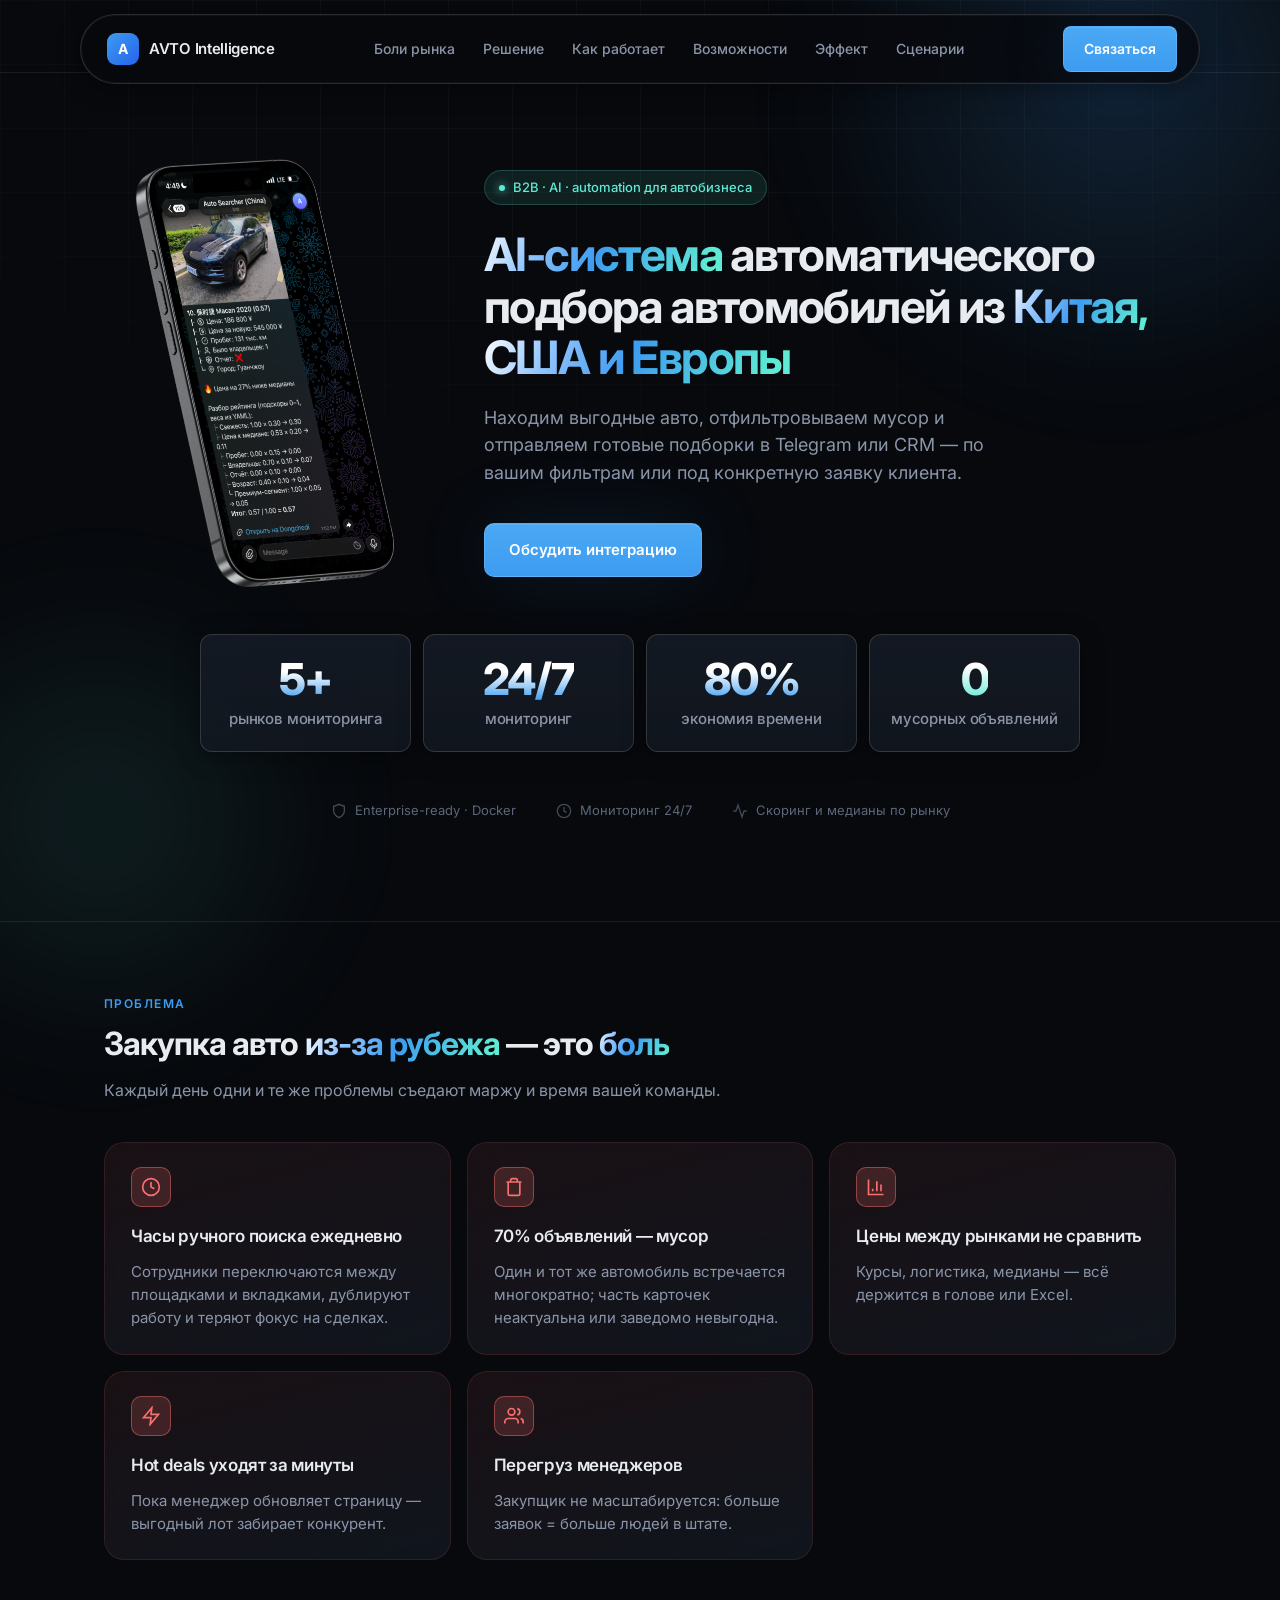
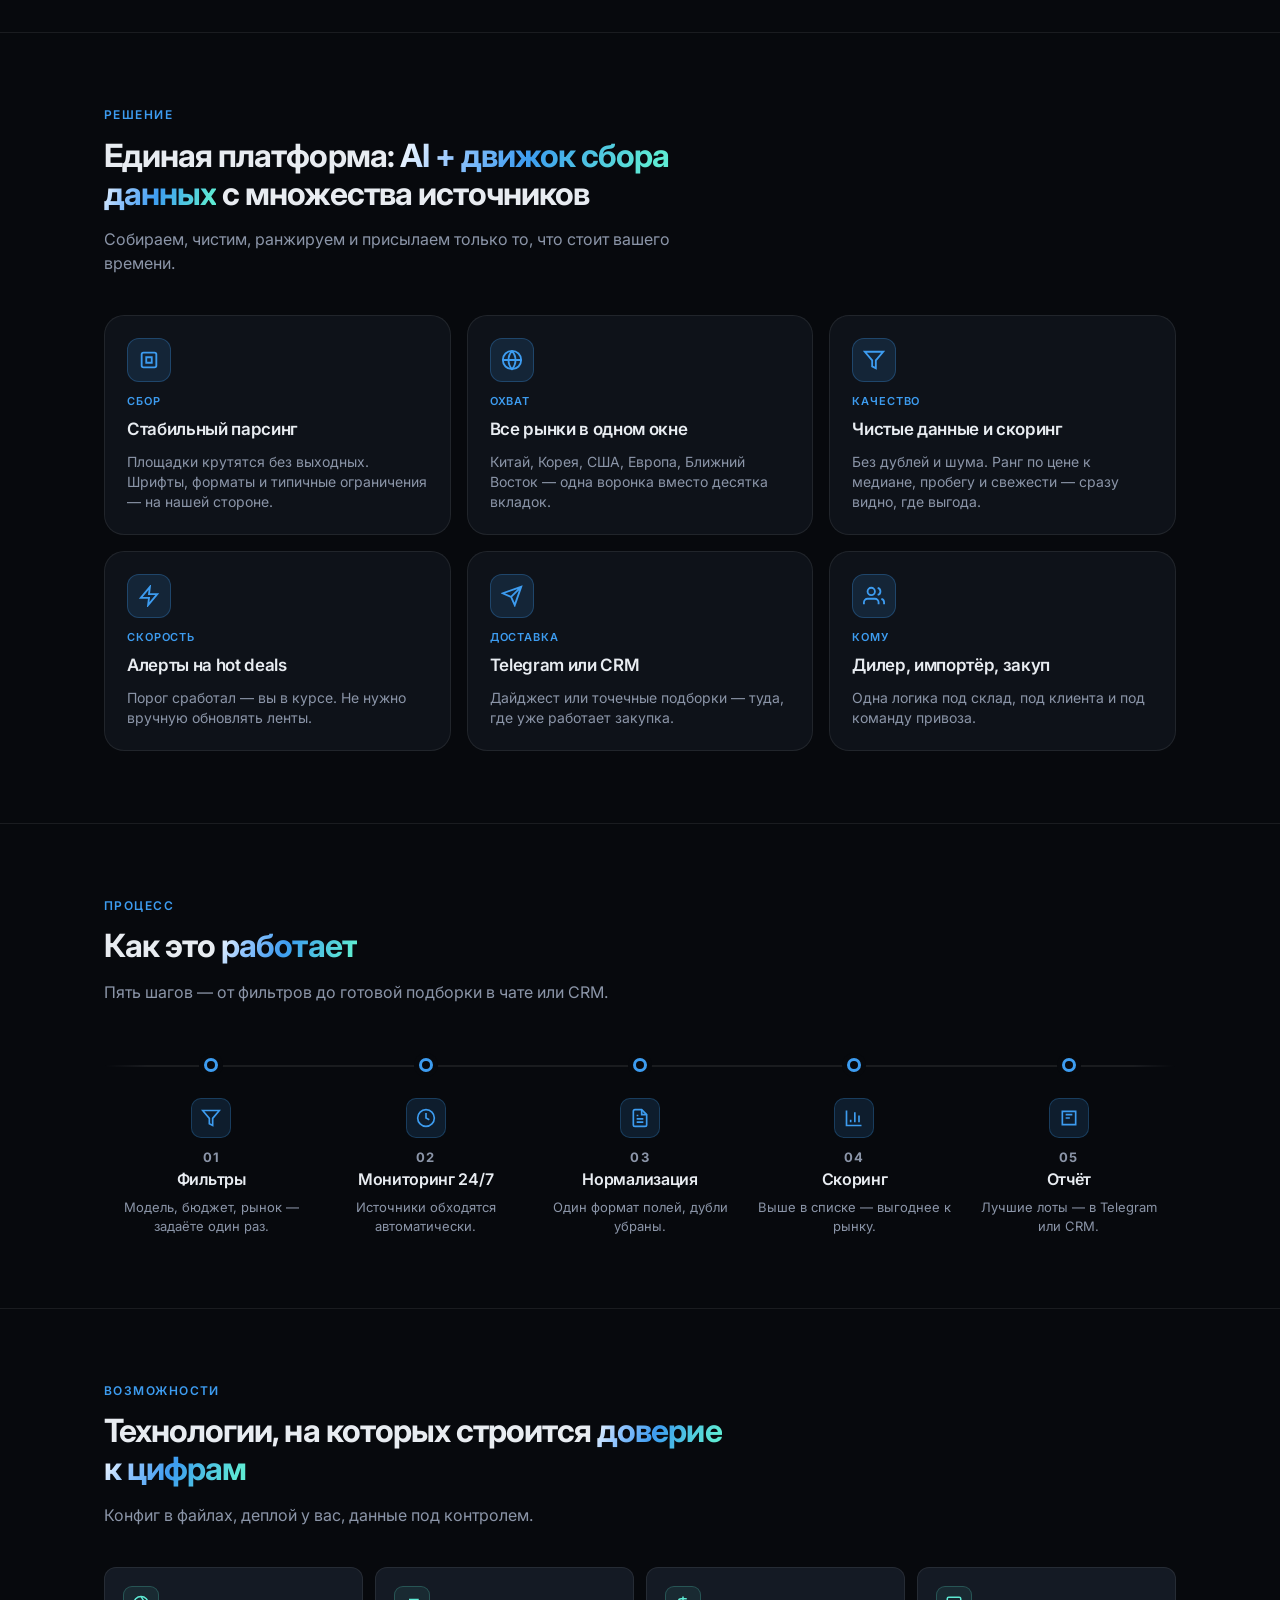
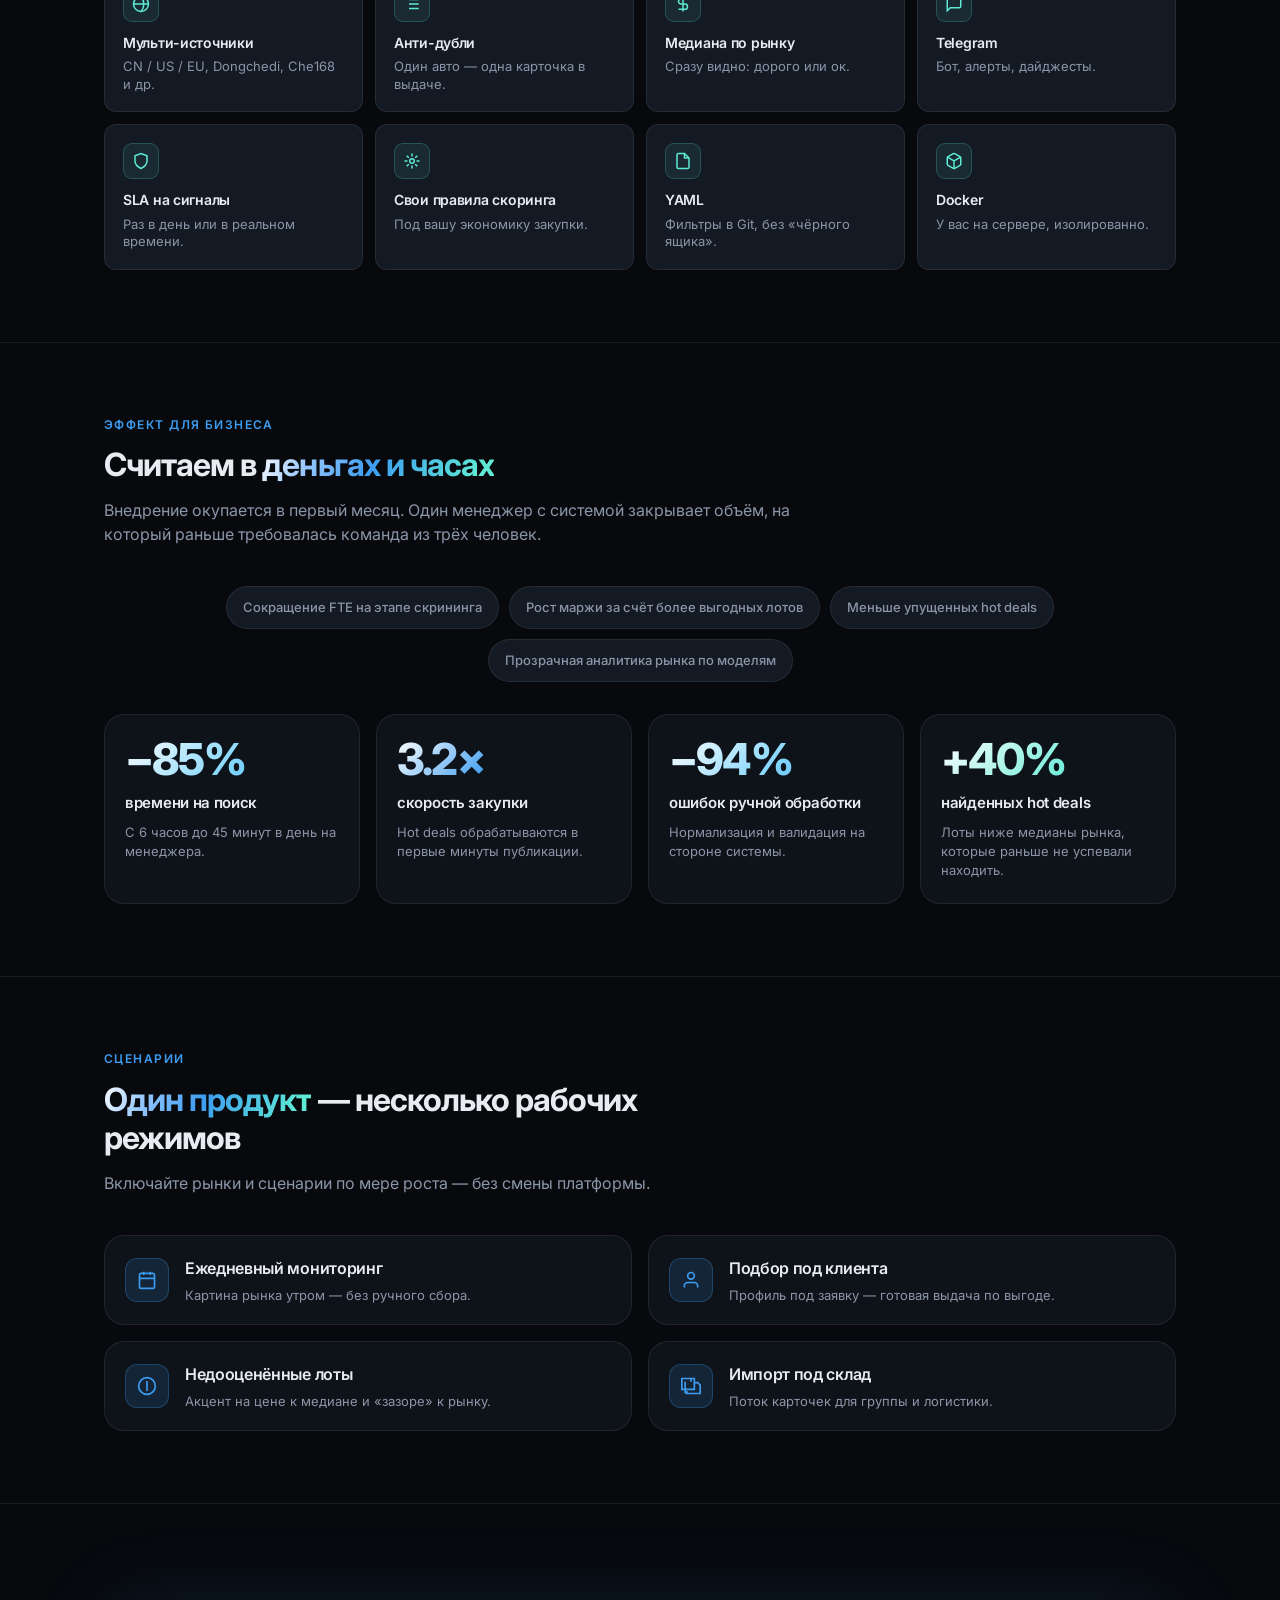
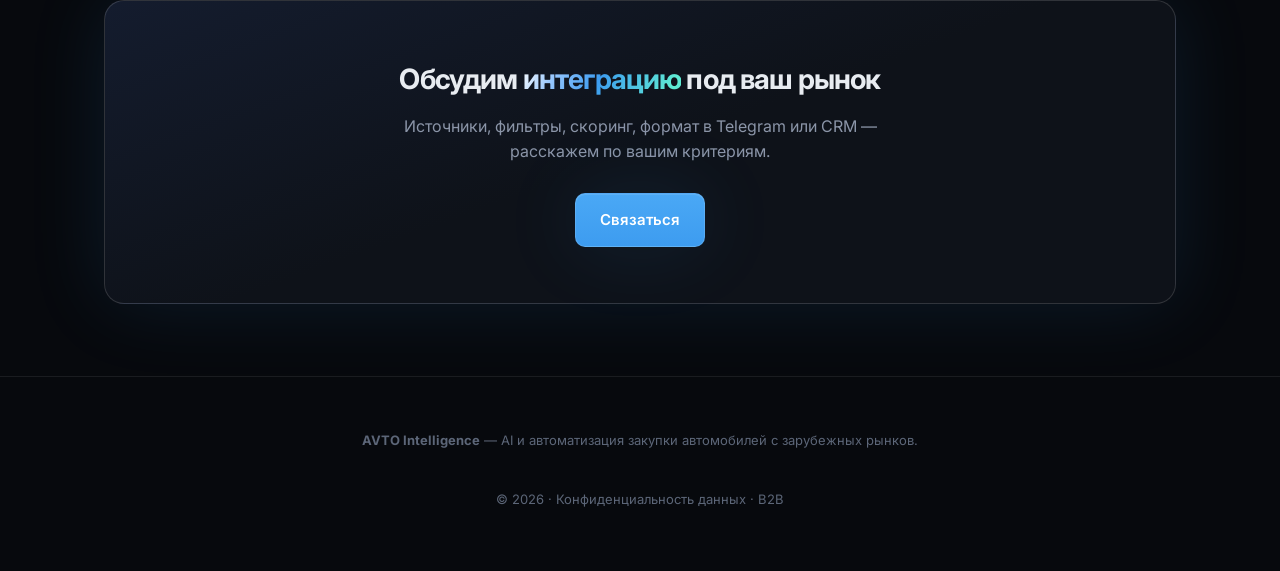
==== index.html @ 128be09e "first commiy" ====
<!DOCTYPE html>
<html lang="ru">
  <head>
    <meta charset="UTF-8" />
    <meta name="viewport" content="width=device-width, initial-scale=1" />
    <meta
      name="description"
      content="AI-система автоматического подбора автомобилей из Китая, США и Европы для дилеров и импортёров. Мониторинг площадок, скоринг выгодности, отчёты в Telegram и CRM."
    />
    <title>AI-подбор автомобилей для дилеров | Мониторинг зарубежных рынков</title>
    <link rel="preconnect" href="https://fonts.googleapis.com" />
    <link rel="preconnect" href="https://fonts.gstatic.com" crossorigin />
    <link
      href="https://fonts.googleapis.com/css2?family=Inter:wght@400;500;600;700;800&display=swap"
      rel="stylesheet"
    />
    <link rel="stylesheet" href="styles.css" />
  </head>
  <body>
    <div class="bg-grid" aria-hidden="true"></div>
    <div class="bg-orb" aria-hidden="true"></div>
    <div class="bg-orb-2" aria-hidden="true"></div>

    <header class="site-nav">
      <div class="inner">
        <a class="brand" href="#top" aria-label="На главную">
          <span class="brand-mark">A</span>
          AVTO Intelligence
        </a>
        <nav class="nav-links" aria-label="Основная навигация">
          <a href="#problem">Боли рынка</a>
          <a href="#solution">Решение</a>
          <a href="#how">Как работает</a>
          <a href="#features">Возможности</a>
          <a href="#roi">Эффект</a>
          <a href="#cases">Сценарии</a>
        </nav>
        <div class="nav-cta">
          <a class="btn btn-primary" href="https://t.me/taiakin" target="_blank" rel="noopener noreferrer">Связаться</a>
        </div>
      </div>
    </header>

    <main id="top">
      <section class="hero">
        <div class="wrap">
          <div class="hero-layout">
            <div class="hero-text">
              <div class="pill">
                <span class="pill-dot" aria-hidden="true"></span>
                B2B · AI · automation для автобизнеса
              </div>
              <h1>
                <span class="title-grad">AI-система</span> автоматического подбора автомобилей из
                <span class="title-grad">Китая, США и Европы</span>
              </h1>
              <p class="hero-lead">
                Находим выгодные авто, отфильтровываем мусор и отправляем готовые подборки в Telegram или CRM — по вашим
                фильтрам или под конкретную заявку клиента.
              </p>
              <div class="hero-cta">
                <a
                  class="btn btn-primary btn-lg"
                  href="https://t.me/taiakin"
                  target="_blank"
                  rel="noopener noreferrer"
                  >Обсудить интеграцию</a
                >
              </div>
            </div>
            <figure class="hero-figure">
              <img
                src="img/telegram-demo.png"
                width="638"
                height="912"
                alt="Пример карточки автомобиля в Telegram: цена, пробег, владельцы, сравнение с медианой и разбор скоринга"
                loading="eager"
                decoding="async"
              />
            </figure>
          </div>
          <div class="hero-stats" aria-label="Ключевые показатели">
            <div class="hero-stat">
              <span class="hero-stat-value">5+</span>
              <span class="hero-stat-label">рынков мониторинга</span>
            </div>
            <div class="hero-stat">
              <span class="hero-stat-value">24/7</span>
              <span class="hero-stat-label">мониторинг</span>
            </div>
            <div class="hero-stat">
              <span class="hero-stat-value">80%</span>
              <span class="hero-stat-label">экономия времени</span>
            </div>
            <div class="hero-stat">
              <span class="hero-stat-value">0</span>
              <span class="hero-stat-label">мусорных объявлений</span>
            </div>
          </div>
          <div class="hero-meta">
            <span>
              <svg width="16" height="16" viewBox="0 0 24 24" fill="none" stroke="currentColor" stroke-width="2">
                <path d="M12 22s8-4 8-10V5l-8-3-8 3v7c0 6 8 10 8 10z" />
              </svg>
              Enterprise-ready · Docker
            </span>
            <span>
              <svg width="16" height="16" viewBox="0 0 24 24" fill="none" stroke="currentColor" stroke-width="2">
                <circle cx="12" cy="12" r="10" />
                <path d="M12 6v6l4 2" />
              </svg>
              Мониторинг 24/7
            </span>
            <span>
              <svg width="16" height="16" viewBox="0 0 24 24" fill="none" stroke="currentColor" stroke-width="2">
                <path d="M22 12h-4l-3 9L9 3l-3 9H2" />
              </svg>
              Скоринг и медианы по рынку
            </span>
          </div>
        </div>
      </section>

      <section id="problem">
        <div class="wrap">
          <div class="section-head">
            <p class="section-kicker">Проблема</p>
            <h2 class="section-title">Закупка авто <span class="title-grad">из-за рубежа</span> — это <span class="title-grad">боль</span></h2>
            <p class="section-desc">
              Каждый день одни и те же проблемы съедают маржу и время вашей команды.
            </p>
          </div>
          <div class="grid-problem">
            <article class="card card-problem">
              <div class="card-icon" aria-hidden="true">
                <svg width="20" height="20" viewBox="0 0 24 24" fill="none" stroke="currentColor" stroke-width="2">
                  <circle cx="12" cy="12" r="10" />
                  <path d="M12 6v6l4 2" />
                </svg>
              </div>
              <h3>Часы ручного поиска ежедневно</h3>
              <p>Сотрудники переключаются между площадками и вкладками, дублируют работу и теряют фокус на сделках.</p>
            </article>
            <article class="card card-problem">
              <div class="card-icon" aria-hidden="true">
                <svg width="20" height="20" viewBox="0 0 24 24" fill="none" stroke="currentColor" stroke-width="2">
                  <path d="M3 6h18M19 6v14a2 2 0 0 1-2 2H7a2 2 0 0 1-2-2V6M8 6V4a2 2 0 0 1 2-2h4a2 2 0 0 1 2 2v2" />
                </svg>
              </div>
              <h3>70% объявлений — мусор</h3>
              <p>Один и тот же автомобиль встречается многократно; часть карточек неактуальна или заведомо невыгодна.</p>
            </article>
            <article class="card card-problem">
              <div class="card-icon" aria-hidden="true">
                <svg width="20" height="20" viewBox="0 0 24 24" fill="none" stroke="currentColor" stroke-width="2">
                  <path d="M3 3v18h18" />
                  <path d="M18 17V9M13 17V5M8 17v-3" />
                </svg>
              </div>
              <h3>Цены между рынками не сравнить</h3>
              <p>Курсы, логистика, медианы — всё держится в голове или Excel.</p>
            </article>
            <article class="card card-problem">
              <div class="card-icon" aria-hidden="true">
                <svg width="20" height="20" viewBox="0 0 24 24" fill="none" stroke="currentColor" stroke-width="2">
                  <path d="M13 2L3 14h9l-1 8 10-12h-9l1-8z" />
                </svg>
              </div>
              <h3>Hot deals уходят за минуты</h3>
              <p>Пока менеджер обновляет страницу — выгодный лот забирает конкурент.</p>
            </article>
            <article class="card card-problem">
              <div class="card-icon" aria-hidden="true">
                <svg width="20" height="20" viewBox="0 0 24 24" fill="none" stroke="currentColor" stroke-width="2">
                  <path d="M17 21v-2a4 4 0 0 0-4-4H5a4 4 0 0 0-4 4v2" />
                  <circle cx="9" cy="7" r="4" />
                  <path d="M23 21v-2a4 4 0 0 0-3-3.87M16 3.13a4 4 0 0 1 0 7.75" />
                </svg>
              </div>
              <h3>Перегруз менеджеров</h3>
              <p>
                Закупщик не масштабируется: больше заявок = больше людей в штате.
              </p>
            </article>
          </div>
        </div>
      </section>

      <section id="solution">
        <div class="wrap">
          <div class="section-head">
            <p class="section-kicker">Решение</p>
            <h2 class="section-title">
              Единая платформа: <span class="title-grad">AI + движок сбора данных</span> с множества источников
            </h2>
            <p class="section-desc">Собираем, чистим, ранжируем и присылаем только то, что стоит вашего времени.</p>
          </div>
          <div class="solution-grid">
            <article class="solution-card">
              <div class="solution-icon" aria-hidden="true">
                <svg width="22" height="22" viewBox="0 0 24 24" fill="none" stroke="currentColor" stroke-width="2">
                  <rect x="4" y="4" width="16" height="16" rx="2" />
                  <path d="M9 9h6v6H9z" />
                </svg>
              </div>
              <p class="tag">Сбор</p>
              <h3>Стабильный парсинг</h3>
              <p>Площадки крутятся без выходных. Шрифты, форматы и типичные ограничения — на нашей стороне.</p>
            </article>
            <article class="solution-card">
              <div class="solution-icon" aria-hidden="true">
                <svg width="22" height="22" viewBox="0 0 24 24" fill="none" stroke="currentColor" stroke-width="2">
                  <circle cx="12" cy="12" r="10" />
                  <path d="M2 12h20M12 2a15 15 0 0 1 0 20 15 15 0 0 1 0-20" />
                </svg>
              </div>
              <p class="tag">Охват</p>
              <h3>Все рынки в одном окне</h3>
              <p>Китай, Корея, США, Европа, Ближний Восток — одна воронка вместо десятка вкладок.</p>
            </article>
            <article class="solution-card">
              <div class="solution-icon" aria-hidden="true">
                <svg width="22" height="22" viewBox="0 0 24 24" fill="none" stroke="currentColor" stroke-width="2">
                  <polygon points="22 3 2 3 10 12.46 10 19 14 21 14 12.46 22 3" />
                </svg>
              </div>
              <p class="tag">Качество</p>
              <h3>Чистые данные и скоринг</h3>
              <p>Без дублей и шума. Ранг по цене к медиане, пробегу и свежести — сразу видно, где выгода.</p>
            </article>
            <article class="solution-card">
              <div class="solution-icon" aria-hidden="true">
                <svg width="22" height="22" viewBox="0 0 24 24" fill="none" stroke="currentColor" stroke-width="2">
                  <path d="M13 2L3 14h9l-1 8 10-12h-9l1-8z" />
                </svg>
              </div>
              <p class="tag">Скорость</p>
              <h3>Алерты на hot deals</h3>
              <p>Порог сработал — вы в курсе. Не нужно вручную обновлять ленты.</p>
            </article>
            <article class="solution-card">
              <div class="solution-icon" aria-hidden="true">
                <svg width="22" height="22" viewBox="0 0 24 24" fill="none" stroke="currentColor" stroke-width="2">
                  <path d="M22 2L11 13M22 2l-7 20-4-9-9-4 20-7z" />
                </svg>
              </div>
              <p class="tag">Доставка</p>
              <h3>Telegram или CRM</h3>
              <p>Дайджест или точечные подборки — туда, где уже работает закупка.</p>
            </article>
            <article class="solution-card">
              <div class="solution-icon" aria-hidden="true">
                <svg width="22" height="22" viewBox="0 0 24 24" fill="none" stroke="currentColor" stroke-width="2">
                  <path d="M17 21v-2a4 4 0 0 0-4-4H5a4 4 0 0 0-4 4v2" />
                  <circle cx="9" cy="7" r="4" />
                  <path d="M23 21v-2a4 4 0 0 0-3-3.87M16 3.13a4 4 0 0 1 0 7.75" />
                </svg>
              </div>
              <p class="tag">Кому</p>
              <h3>Дилер, импортёр, закуп</h3>
              <p>Одна логика под склад, под клиента и под команду привоза.</p>
            </article>
          </div>
        </div>
      </section>

      <section id="how">
        <div class="wrap">
          <div class="section-head">
            <p class="section-kicker">Процесс</p>
            <h2 class="section-title">Как это <span class="title-grad">работает</span></h2>
            <p class="section-desc">Пять шагов — от фильтров до готовой подборки в чате или CRM.</p>
          </div>
          <div class="process-timeline" role="list">
            <article class="timeline-step" role="listitem">
              <div class="timeline-rail" aria-hidden="true">
                <span class="timeline-dot"></span>
              </div>
              <div class="timeline-body">
                <div class="timeline-icon">
                  <svg width="20" height="20" viewBox="0 0 24 24" fill="none" stroke="currentColor" stroke-width="2">
                    <polygon points="22 3 2 3 10 12.46 10 19 14 21 14 12.46 22 3" />
                  </svg>
                </div>
                <p class="timeline-num">01</p>
                <h3>Фильтры</h3>
                <p>Модель, бюджет, рынок — задаёте один раз.</p>
              </div>
            </article>
            <article class="timeline-step" role="listitem">
              <div class="timeline-rail" aria-hidden="true">
                <span class="timeline-dot"></span>
              </div>
              <div class="timeline-body">
                <div class="timeline-icon">
                  <svg width="20" height="20" viewBox="0 0 24 24" fill="none" stroke="currentColor" stroke-width="2">
                    <circle cx="12" cy="12" r="10" />
                    <path d="M12 6v6l4 2" />
                  </svg>
                </div>
                <p class="timeline-num">02</p>
                <h3>Мониторинг 24/7</h3>
                <p>Источники обходятся автоматически.</p>
              </div>
            </article>
            <article class="timeline-step" role="listitem">
              <div class="timeline-rail" aria-hidden="true">
                <span class="timeline-dot"></span>
              </div>
              <div class="timeline-body">
                <div class="timeline-icon">
                  <svg width="20" height="20" viewBox="0 0 24 24" fill="none" stroke="currentColor" stroke-width="2">
                    <path d="M14 2H6a2 2 0 0 0-2 2v16a2 2 0 0 0 2 2h12a2 2 0 0 0 2-2V8z" />
                    <path d="M14 2v6h6M16 13H8M16 17H8M10 9H8" />
                  </svg>
                </div>
                <p class="timeline-num">03</p>
                <h3>Нормализация</h3>
                <p>Один формат полей, дубли убраны.</p>
              </div>
            </article>
            <article class="timeline-step" role="listitem">
              <div class="timeline-rail" aria-hidden="true">
                <span class="timeline-dot"></span>
              </div>
              <div class="timeline-body">
                <div class="timeline-icon">
                  <svg width="20" height="20" viewBox="0 0 24 24" fill="none" stroke="currentColor" stroke-width="2">
                    <path d="M3 3v18h18" />
                    <path d="M18 17V9M13 17V5M8 17v-3" />
                  </svg>
                </div>
                <p class="timeline-num">04</p>
                <h3>Скоринг</h3>
                <p>Выше в списке — выгоднее к рынку.</p>
              </div>
            </article>
            <article class="timeline-step" role="listitem">
              <div class="timeline-rail" aria-hidden="true">
                <span class="timeline-dot"></span>
              </div>
              <div class="timeline-body">
                <div class="timeline-icon">
                  <svg width="20" height="20" viewBox="0 0 24 24" fill="none" stroke="currentColor" stroke-width="2">
                    <path d="M4 4h16v16H4zM8 8h8M8 12h5" />
                  </svg>
                </div>
                <p class="timeline-num">05</p>
                <h3>Отчёт</h3>
                <p>Лучшие лоты — в Telegram или CRM.</p>
              </div>
            </article>
          </div>
        </div>
      </section>

      <section id="features">
        <div class="wrap">
          <div class="section-head">
            <p class="section-kicker">Возможности</p>
            <h2 class="section-title">Технологии, на которых строится <span class="title-grad">доверие к цифрам</span></h2>
            <p class="section-desc">Конфиг в файлах, деплой у вас, данные под контролем.</p>
          </div>
          <div class="features">
            <div class="feature">
              <div class="feature-icon" aria-hidden="true">
                <svg width="18" height="18" viewBox="0 0 24 24" fill="none" stroke="currentColor" stroke-width="2">
                  <circle cx="12" cy="12" r="10" />
                  <path d="M2 12h20M12 2a15 15 0 0 1 0 20" />
                </svg>
              </div>
              <h3>Мульти-источники</h3>
              <p>CN / US / EU, Dongchedi, Che168 и др.</p>
            </div>
            <div class="feature">
              <div class="feature-icon" aria-hidden="true">
                <svg width="18" height="18" viewBox="0 0 24 24" fill="none" stroke="currentColor" stroke-width="2">
                  <path d="M8 6h13M8 12h13M8 18h13M3 6h.01M3 12h.01M3 18h.01" />
                </svg>
              </div>
              <h3>Анти-дубли</h3>
              <p>Один авто — одна карточка в выдаче.</p>
            </div>
            <div class="feature">
              <div class="feature-icon" aria-hidden="true">
                <svg width="18" height="18" viewBox="0 0 24 24" fill="none" stroke="currentColor" stroke-width="2">
                  <path d="M12 2v20M17 5H9.5a3.5 3.5 0 0 0 0 7h5a3.5 3.5 0 0 1 0 7H6" />
                </svg>
              </div>
              <h3>Медиана по рынку</h3>
              <p>Сразу видно: дорого или ок.</p>
            </div>
            <div class="feature">
              <div class="feature-icon" aria-hidden="true">
                <svg width="18" height="18" viewBox="0 0 24 24" fill="none" stroke="currentColor" stroke-width="2">
                  <path d="M21 15a2 2 0 0 1-2 2H7l-4 4V5a2 2 0 0 1 2-2h14a2 2 0 0 1 2 2z" />
                </svg>
              </div>
              <h3>Telegram</h3>
              <p>Бот, алерты, дайджесты.</p>
            </div>
            <div class="feature">
              <div class="feature-icon" aria-hidden="true">
                <svg width="18" height="18" viewBox="0 0 24 24" fill="none" stroke="currentColor" stroke-width="2">
                  <path d="M12 22s8-4 8-10V5l-8-3-8 3v7c0 6 8 10 8 10z" />
                </svg>
              </div>
              <h3>SLA на сигналы</h3>
              <p>Раз в день или в реальном времени.</p>
            </div>
            <div class="feature">
              <div class="feature-icon" aria-hidden="true">
                <svg width="18" height="18" viewBox="0 0 24 24" fill="none" stroke="currentColor" stroke-width="2">
                  <path d="M12 2v4M12 18v4M4.93 4.93l2.83 2.83M16.24 16.24l2.83 2.83M2 12h4M18 12h4M4.93 19.07l2.83-2.83M16.24 7.76l2.83-2.83" />
                  <circle cx="12" cy="12" r="3" />
                </svg>
              </div>
              <h3>Свои правила скоринга</h3>
              <p>Под вашу экономику закупки.</p>
            </div>
            <div class="feature">
              <div class="feature-icon" aria-hidden="true">
                <svg width="18" height="18" viewBox="0 0 24 24" fill="none" stroke="currentColor" stroke-width="2">
                  <path d="M14 2H6a2 2 0 0 0-2 2v16a2 2 0 0 0 2 2h12a2 2 0 0 0 2-2V8z" />
                  <path d="M14 2v6h6" />
                </svg>
              </div>
              <h3>YAML</h3>
              <p>Фильтры в Git, без «чёрного ящика».</p>
            </div>
            <div class="feature">
              <div class="feature-icon" aria-hidden="true">
                <svg width="18" height="18" viewBox="0 0 24 24" fill="none" stroke="currentColor" stroke-width="2">
                  <path d="M21 16V8a2 2 0 0 0-1-1.73l-7-4a2 2 0 0 0-2 0l-7 4A2 2 0 0 0 3 8v8a2 2 0 0 0 1 1.73l7 4a2 2 0 0 0 2 0l7-4A2 2 0 0 0 21 16z" />
                  <path d="M3.27 6.96L12 12.01l8.73-5.05M12 22.08V12" />
                </svg>
              </div>
              <h3>Docker</h3>
              <p>У вас на сервере, изолированно.</p>
            </div>
          </div>
        </div>
      </section>

      <section id="roi">
        <div class="wrap">
          <div class="section-head roi-intro">
            <p class="section-kicker">Эффект для бизнеса</p>
            <h2 class="section-title">Считаем в <span class="title-grad">деньгах и часах</span></h2>
            <p class="section-desc">
              Внедрение окупается в первый месяц. Один менеджер с системой закрывает объём, на который раньше требовалась
              команда из трёх человек.
            </p>
          </div>
          <ul class="roi-pill-list">
            <li>Сокращение FTE на этапе скрининга</li>
            <li>Рост маржи за счёт более выгодных лотов</li>
            <li>Меньше упущенных hot deals</li>
            <li>Прозрачная аналитика рынка по моделям</li>
          </ul>
          <div class="roi-metrics">
            <article class="roi-metric">
              <div class="roi-metric-value" data-tone="cut">−85%</div>
              <p class="roi-metric-title">времени на поиск</p>
              <p class="roi-metric-desc">С 6 часов до 45 минут в день на менеджера.</p>
            </article>
            <article class="roi-metric">
              <div class="roi-metric-value" data-tone="speed">3.2×</div>
              <p class="roi-metric-title">скорость закупки</p>
              <p class="roi-metric-desc">Hot deals обрабатываются в первые минуты публикации.</p>
            </article>
            <article class="roi-metric">
              <div class="roi-metric-value" data-tone="cut">−94%</div>
              <p class="roi-metric-title">ошибок ручной обработки</p>
              <p class="roi-metric-desc">Нормализация и валидация на стороне системы.</p>
            </article>
            <article class="roi-metric">
              <div class="roi-metric-value" data-tone="gain">+40%</div>
              <p class="roi-metric-title">найденных hot deals</p>
              <p class="roi-metric-desc">Лоты ниже медианы рынка, которые раньше не успевали находить.</p>
            </article>
          </div>
        </div>
      </section>

      <section id="cases">
        <div class="wrap">
          <div class="section-head">
            <p class="section-kicker">Сценарии</p>
            <h2 class="section-title"><span class="title-grad">Один продукт</span> — несколько рабочих режимов</h2>
            <p class="section-desc">Включайте рынки и сценарии по мере роста — без смены платформы.</p>
          </div>
          <div class="use-cases">
            <article class="use-case">
              <div class="use-case-icon" aria-hidden="true">
                <svg width="20" height="20" viewBox="0 0 24 24" fill="none" stroke="currentColor" stroke-width="2">
                  <rect x="3" y="4" width="18" height="18" rx="2" />
                  <path d="M16 2v4M8 2v4M3 10h18" />
                </svg>
              </div>
              <div>
                <h3>Ежедневный мониторинг</h3>
                <p>Картина рынка утром — без ручного сбора.</p>
              </div>
            </article>
            <article class="use-case">
              <div class="use-case-icon" aria-hidden="true">
                <svg width="20" height="20" viewBox="0 0 24 24" fill="none" stroke="currentColor" stroke-width="2">
                  <path d="M20 21v-2a4 4 0 0 0-4-4H8a4 4 0 0 0-4 4v2" />
                  <circle cx="12" cy="7" r="4" />
                </svg>
              </div>
              <div>
                <h3>Подбор под клиента</h3>
                <p>Профиль под заявку — готовая выдача по выгоде.</p>
              </div>
            </article>
            <article class="use-case">
              <div class="use-case-icon" aria-hidden="true">
                <svg width="20" height="20" viewBox="0 0 24 24" fill="none" stroke="currentColor" stroke-width="2">
                  <circle cx="12" cy="12" r="10" />
                  <path d="M12 6v12" />
                </svg>
              </div>
              <div>
                <h3>Недооценённые лоты</h3>
                <p>Акцент на цене к медиане и «зазоре» к рынку.</p>
              </div>
            </article>
            <article class="use-case">
              <div class="use-case-icon" aria-hidden="true">
                <svg width="20" height="20" viewBox="0 0 24 24" fill="none" stroke="currentColor" stroke-width="2">
                  <path d="M1 3h15v13H1zM16 8h4l3 3v10H7v-3" />
                  <path d="M5 21V7M12 7V3" />
                </svg>
              </div>
              <div>
                <h3>Импорт под склад</h3>
                <p>Поток карточек для группы и логистики.</p>
              </div>
            </article>
          </div>
        </div>
      </section>

      <section id="demo" aria-labelledby="demo-title">
        <div class="wrap">
          <div class="cta-band">
            <h2 id="demo-title">Обсудим <span class="title-grad">интеграцию</span> под ваш рынок</h2>
            <p>Источники, фильтры, скоринг, формат в Telegram или CRM — расскажем по вашим критериям.</p>
            <div class="btn-row">
                <a
                  class="btn btn-primary btn-lg"
                  href="https://t.me/taiakin"
                  target="_blank"
                  rel="noopener noreferrer"
                  >Связаться</a
                >
            </div>
          </div>
        </div>
      </section>
    </main>

    <footer>
      <div class="wrap">
        <p><strong>AVTO Intelligence</strong> — AI и автоматизация закупки автомобилей с зарубежных рынков.</p>
        <p>© <span id="y"></span> · Конфиденциальность данных · B2B</p>
      </div>
    </footer>
    <script>
      (function () {
        var yEl = document.getElementById("y");
        if (yEl) yEl.textContent = new Date().getFullYear();

        var nav = document.querySelector(".site-nav");
        if (!nav) return;

        var lastScrollY = window.scrollY;
        var ticking = false;
        var delta = 10;
        var topAlwaysVisible = 48;

        function updateNav() {
          ticking = false;
          var y = window.scrollY;
          if (y < topAlwaysVisible) {
            nav.classList.remove("is-hidden");
          } else if (y > lastScrollY + delta) {
            nav.classList.add("is-hidden");
          } else if (y < lastScrollY - delta) {
            nav.classList.remove("is-hidden");
          }
          lastScrollY = y;
        }

        window.addEventListener(
          "scroll",
          function () {
            if (!ticking) {
              ticking = true;
              requestAnimationFrame(updateNav);
            }
          },
          { passive: true },
        );
      })();
    </script>
  </body>
</html>
---- styles.css ----
/* AVTO Intelligence — B2B landing */
:root {
  --bg-deep: #07090d;
  --bg-surface: #0e1219;
  --bg-elevated: #141a24;
  --bg-card: rgba(20, 26, 36, 0.72);
  --border: rgba(255, 255, 255, 0.08);
  --border-strong: rgba(255, 255, 255, 0.14);
  --text: #e8ecf1;
  --text-muted: #8b95a8;
  --text-dim: #5c6678;
  --accent: #3d9cf0;
  --accent-soft: rgba(61, 156, 240, 0.14);
  --accent-2: #5eead4;
  --accent-2-soft: rgba(94, 234, 212, 0.1);
  --danger-soft: rgba(248, 113, 113, 0.08);
  --radius-lg: 20px;
  --radius-md: 12px;
  --radius-sm: 8px;
  --shadow-glow: 0 0 80px rgba(61, 156, 240, 0.12);
  --font-sans: "Inter", system-ui, -apple-system, sans-serif;
  --max: 1120px;
}

*,
*::before,
*::after {
  box-sizing: border-box;
}

html {
  scroll-behavior: smooth;
  scroll-padding-top: 96px;
}

body {
  margin: 0;
  font-family: var(--font-sans);
  font-size: 16px;
  line-height: 1.6;
  color: var(--text);
  background: var(--bg-deep);
  -webkit-font-smoothing: antialiased;
}

main {
  padding-top: 72px;
}

a {
  color: var(--accent);
  text-decoration: none;
}
a:hover {
  text-decoration: underline;
}

img {
  max-width: 100%;
  height: auto;
}

/* Background */
.bg-grid {
  position: fixed;
  inset: 0;
  pointer-events: none;
  z-index: 0;
  background-image:
    linear-gradient(rgba(255, 255, 255, 0.03) 1px, transparent 1px),
    linear-gradient(90deg, rgba(255, 255, 255, 0.03) 1px, transparent 1px);
  background-size: 64px 64px;
  mask-image: radial-gradient(ellipse 80% 60% at 50% 0%, black 40%, transparent 100%);
}

.bg-orb {
  position: fixed;
  width: 720px;
  height: 720px;
  top: -280px;
  right: -200px;
  pointer-events: none;
  z-index: 0;
  background: radial-gradient(circle, rgba(61, 156, 240, 0.18) 0%, transparent 65%);
  filter: blur(40px);
}

.bg-orb-2 {
  position: fixed;
  width: 560px;
  height: 560px;
  bottom: -200px;
  left: -180px;
  pointer-events: none;
  z-index: 0;
  background: radial-gradient(circle, rgba(94, 234, 212, 0.1) 0%, transparent 65%);
  filter: blur(48px);
}

.wrap {
  position: relative;
  z-index: 1;
  max-width: var(--max);
  margin: 0 auto;
  padding: 0 24px;
}

/* Nav — fixed «таблетка», скрывается при скролле вниз */
.site-nav {
  position: fixed;
  top: 14px;
  left: 16px;
  right: 16px;
  z-index: 50;
  padding: 0;
  margin: 0;
  background: transparent;
  border: none;
  backdrop-filter: none;
  transform: translateY(0);
  opacity: 1;
  pointer-events: none;
  transition:
    transform 0.38s cubic-bezier(0.4, 0, 0.2, 1),
    opacity 0.28s ease;
  will-change: transform;
}

.site-nav .inner {
  pointer-events: auto;
  max-width: var(--max);
  margin: 0 auto;
  padding: 11px 18px 11px 22px;
  display: flex;
  align-items: center;
  justify-content: space-between;
  gap: 16px;
  background: rgba(7, 9, 13, 0.86);
  backdrop-filter: blur(20px);
  -webkit-backdrop-filter: blur(20px);
  border: 1px solid var(--border-strong);
  border-radius: 9999px;
  box-shadow:
    0 4px 24px rgba(0, 0, 0, 0.45),
    0 0 0 1px rgba(255, 255, 255, 0.04) inset;
}

.site-nav.is-hidden {
  transform: translateY(calc(-100% - 28px));
  opacity: 0;
  pointer-events: none;
}

.site-nav.is-hidden .inner {
  pointer-events: none;
}

@media (min-width: 880px) {
  .site-nav .inner {
    padding-left: 26px;
    padding-right: 22px;
  }
}

.brand {
  display: flex;
  align-items: center;
  gap: 10px;
  font-weight: 600;
  font-size: 15px;
  letter-spacing: -0.02em;
  color: var(--text);
  text-decoration: none;
}
.brand:hover {
  text-decoration: none;
  color: var(--text);
}
.brand-mark {
  width: 32px;
  height: 32px;
  border-radius: 9px;
  background: linear-gradient(135deg, var(--accent) 0%, #2563eb 100%);
  display: grid;
  place-items: center;
  font-size: 14px;
  font-weight: 700;
  color: #fff;
}

.nav-links {
  display: none;
  gap: 28px;
  font-size: 14px;
}
@media (min-width: 880px) {
  .nav-links {
    display: flex;
  }
}
.nav-links a {
  color: var(--text-muted);
  text-decoration: none;
  font-weight: 500;
}
.nav-links a:hover {
  color: var(--text);
  text-decoration: none;
}

.nav-cta {
  display: flex;
  align-items: center;
  gap: 10px;
}

/* Buttons */
.btn {
  display: inline-flex;
  align-items: center;
  justify-content: center;
  gap: 8px;
  padding: 11px 20px;
  font-family: inherit;
  font-size: 14px;
  font-weight: 600;
  border-radius: var(--radius-sm);
  border: 1px solid transparent;
  cursor: pointer;
  text-decoration: none;
  transition: background 0.2s, border-color 0.2s, transform 0.15s;
  white-space: nowrap;
}
.btn:hover {
  text-decoration: none;
}
.btn:active {
  transform: translateY(1px);
}

.btn-primary {
  background: linear-gradient(180deg, #4aa8f5 0%, var(--accent) 100%);
  color: #fff;
  border-color: rgba(255, 255, 255, 0.12);
  box-shadow: 0 1px 0 rgba(255, 255, 255, 0.1) inset, var(--shadow-glow);
}
.btn-primary:hover {
  filter: brightness(1.05);
}

.btn-secondary {
  background: var(--bg-elevated);
  color: var(--text);
  border-color: var(--border-strong);
}
.btn-secondary:hover {
  background: #1a2230;
  border-color: rgba(255, 255, 255, 0.22);
}

.btn-lg {
  padding: 14px 24px;
  font-size: 15px;
  border-radius: 10px;
}

.btn-ghost {
  background: transparent;
  color: var(--text-muted);
  border-color: transparent;
  padding-left: 12px;
  padding-right: 12px;
}
.btn-ghost:hover {
  color: var(--text);
}

/* Hero */
.hero {
  padding: 48px 0 88px;
  text-align: center;
}

@media (min-width: 768px) {
  .hero {
    padding: 72px 0 100px;
  }
}

.hero-layout {
  display: flex;
  flex-direction: column;
  align-items: center;
  gap: 36px;
  margin-bottom: 8px;
}

@media (min-width: 960px) {
  .hero-layout {
    display: grid;
    grid-template-columns: minmax(260px, 340px) minmax(0, 1fr);
    grid-template-areas: "visual copy";
    align-items: center;
    gap: 48px 40px;
    margin-bottom: 12px;
    text-align: left;
  }

  .hero-text {
    grid-area: copy;
    text-align: left;
  }

  .hero-figure {
    grid-area: visual;
    max-width: none;
    justify-self: start;
    width: 100%;
  }

  .hero-text .hero-cta {
    justify-content: flex-start;
  }
}

.hero-text {
  width: 100%;
  max-width: 640px;
}

@media (min-width: 960px) {
  .hero-text {
    max-width: none;
  }
}

.hero-figure {
  margin: 0;
  width: 100%;
  max-width: 320px;
}

.hero-figure img {
  display: block;
  width: 100%;
  height: auto;
  border-radius: var(--radius-lg);
}

.pill {
  display: inline-flex;
  align-items: center;
  gap: 8px;
  padding: 6px 14px;
  border-radius: 999px;
  font-size: 13px;
  font-weight: 500;
  color: var(--accent-2);
  background: var(--accent-2-soft);
  border: 1px solid rgba(94, 234, 212, 0.2);
  margin-bottom: 24px;
}
.pill-dot {
  width: 6px;
  height: 6px;
  border-radius: 50%;
  background: var(--accent-2);
  box-shadow: 0 0 10px var(--accent-2);
}

.hero-stats {
  display: grid;
  grid-template-columns: repeat(2, minmax(0, 1fr));
  align-items: stretch;
  gap: 10px;
  margin: 28px auto 40px;
  max-width: 880px;
  text-align: center;
}

@media (min-width: 720px) {
  .hero-stats {
    grid-template-columns: repeat(4, minmax(0, 1fr));
    gap: 12px;
    margin-top: 32px;
    margin-bottom: 48px;
  }
}

.hero-stat {
  display: flex;
  flex-direction: column;
  justify-content: center;
  align-items: center;
  min-height: 118px;
  padding: 16px 12px;
  border-radius: var(--radius-md);
  background: linear-gradient(180deg, rgba(20, 26, 36, 0.95) 0%, var(--bg-card) 100%);
  border: 1px solid var(--border-strong);
  box-shadow: 0 4px 24px rgba(0, 0, 0, 0.35);
}

.hero-stat-value {
  display: block;
  font-size: clamp(28px, 6.5vw, 44px);
  font-weight: 800;
  letter-spacing: -0.045em;
  line-height: 0.95;
  background: linear-gradient(180deg, #fff 30%, var(--accent) 100%);
  -webkit-background-clip: text;
  -webkit-text-fill-color: transparent;
  background-clip: text;
}

.hero-stat:nth-child(4) .hero-stat-value {
  background: linear-gradient(180deg, #fff 20%, var(--accent-2) 100%);
  -webkit-background-clip: text;
  background-clip: text;
  -webkit-text-fill-color: transparent;
}

.hero-stat-label {
  display: block;
  margin-top: 8px;
  font-size: clamp(12px, 2vw, 15px);
  font-weight: 500;
  color: var(--text-muted);
  letter-spacing: -0.01em;
  line-height: 1.3;
}

.hero h1 {
  margin: 0 auto 20px;
  max-width: 900px;
  font-size: clamp(28px, 5vw, 46px);
  font-weight: 700;
  letter-spacing: -0.035em;
  line-height: 1.12;
}

@media (min-width: 960px) {
  .hero h1 {
    margin-left: 0;
    margin-right: 0;
    max-width: none;
  }
}

.hero-lead {
  margin: 0 auto 36px;
  max-width: 640px;
  font-size: 18px;
  color: var(--text-muted);
  line-height: 1.55;
}

@media (min-width: 960px) {
  .hero-lead {
    margin-left: 0;
    margin-right: 0;
    max-width: 520px;
  }
}

.hero-cta {
  display: flex;
  flex-wrap: wrap;
  gap: 12px;
  justify-content: center;
  margin-bottom: 0;
}

.hero-meta {
  display: flex;
  flex-wrap: wrap;
  gap: 24px 40px;
  justify-content: center;
  font-size: 13px;
  color: var(--text-dim);
}
.hero-meta span {
  display: inline-flex;
  align-items: center;
  gap: 8px;
}
.hero-meta svg {
  opacity: 0.7;
}

/* Sections */
section {
  padding: 72px 0;
  border-top: 1px solid var(--border);
}

.section-head {
  max-width: 640px;
  margin-bottom: 40px;
}

.section-kicker {
  font-size: 12px;
  font-weight: 600;
  letter-spacing: 0.12em;
  text-transform: uppercase;
  color: var(--accent);
  margin: 0 0 12px;
}

/* Слова с градиентом внутри заголовков */
.title-grad {
  background: linear-gradient(115deg, #ffffff 0%, #93c5fd 22%, var(--accent) 48%, var(--accent-2) 92%);
  -webkit-background-clip: text;
  -webkit-text-fill-color: transparent;
  background-clip: text;
  box-decoration-break: clone;
  -webkit-box-decoration-break: clone;
}

.section-title {
  margin: 0 0 14px;
  font-size: clamp(24px, 3.2vw, 32px);
  font-weight: 700;
  letter-spacing: -0.03em;
  line-height: 1.2;
}

.section-desc {
  margin: 0;
  font-size: 16px;
  color: var(--text-muted);
  line-height: 1.5;
}

/* Problem grid — 3 columns on wide screens */
.grid-problem {
  display: grid;
  gap: 16px;
  grid-template-columns: 1fr;
}
@media (min-width: 640px) {
  .grid-problem {
    grid-template-columns: repeat(2, 1fr);
  }
}
@media (min-width: 960px) {
  .grid-problem {
    grid-template-columns: repeat(3, 1fr);
  }
}

.card {
  background: var(--bg-card);
  border: 1px solid var(--border);
  border-radius: var(--radius-lg);
  padding: 24px 26px;
  backdrop-filter: blur(8px);
}

.card-problem {
  border-color: rgba(248, 113, 113, 0.12);
  background: linear-gradient(165deg, var(--danger-soft), var(--bg-card));
}

.card h3 {
  margin: 0 0 10px;
  font-size: 17px;
  font-weight: 600;
  letter-spacing: -0.02em;
}

.card p {
  margin: 0;
  font-size: 15px;
  color: var(--text-muted);
  line-height: 1.55;
}

.card-icon {
  width: 40px;
  height: 40px;
  border-radius: 10px;
  display: grid;
  place-items: center;
  margin-bottom: 16px;
  background: var(--bg-elevated);
  border: 1px solid var(--border);
  color: var(--text-muted);
}

.card-problem .card-icon {
  background: rgba(248, 113, 113, 0.18);
  border: 1px solid rgba(248, 113, 113, 0.45);
  color: #f87171;
}

/* Solution */
.solution-grid {
  display: grid;
  gap: 16px;
}
@media (min-width: 900px) {
  .solution-grid {
    grid-template-columns: repeat(3, 1fr);
  }
}

.solution-card {
  display: flex;
  flex-direction: column;
  align-items: flex-start;
  padding: 22px;
  border-radius: var(--radius-lg);
  background: var(--bg-surface);
  border: 1px solid var(--border);
  transition: border-color 0.2s;
}
.solution-card:hover {
  border-color: rgba(61, 156, 240, 0.25);
}

.solution-icon {
  width: 44px;
  height: 44px;
  border-radius: 12px;
  display: grid;
  place-items: center;
  margin-bottom: 12px;
  background: var(--accent-soft);
  border: 1px solid rgba(61, 156, 240, 0.28);
  color: var(--accent);
}

.solution-card .tag {
  font-size: 11px;
  font-weight: 600;
  letter-spacing: 0.08em;
  text-transform: uppercase;
  color: var(--accent);
  margin: 0 0 6px;
}
.solution-card h3 {
  margin: 0 0 8px;
  font-size: 17px;
  font-weight: 600;
  letter-spacing: -0.02em;
}
.solution-card p {
  margin: 0;
  font-size: 14px;
  color: var(--text-muted);
  line-height: 1.45;
}

/* Process — таймлайн: вертикально на мобиле, горизонтально на десктопе */
.process-timeline {
  display: flex;
  flex-direction: column;
  gap: 0;
  max-width: 720px;
  margin: 0 auto;
}

.timeline-step {
  display: grid;
  grid-template-columns: 40px minmax(0, 1fr);
  gap: 0 18px;
  padding-bottom: 28px;
}

.timeline-step:last-child {
  padding-bottom: 0;
}

.timeline-rail {
  position: relative;
  display: flex;
  justify-content: center;
  padding-top: 4px;
}

.timeline-rail::after {
  content: "";
  position: absolute;
  top: 18px;
  bottom: -28px;
  left: 50%;
  transform: translateX(-50%);
  width: 2px;
  background: var(--border);
  z-index: 0;
}

.timeline-step:last-child .timeline-rail::after {
  display: none;
}

.timeline-dot {
  position: relative;
  z-index: 1;
  width: 14px;
  height: 14px;
  border-radius: 50%;
  flex-shrink: 0;
  background: var(--bg-deep);
  border: 3px solid var(--accent);
  box-shadow: 0 0 0 4px var(--bg-deep);
}

.timeline-body {
  padding-bottom: 2px;
}

.timeline-icon {
  width: 40px;
  height: 40px;
  border-radius: 10px;
  display: grid;
  place-items: center;
  margin-bottom: 10px;
  background: var(--accent-soft);
  border: 1px solid rgba(61, 156, 240, 0.25);
  color: var(--accent);
}

.timeline-num {
  font-size: 11px;
  font-weight: 700;
  letter-spacing: 0.08em;
  color: var(--text-dim);
  margin: 0 0 6px;
}

.timeline-body h3 {
  margin: 0 0 6px;
  font-size: 16px;
  font-weight: 600;
  letter-spacing: -0.02em;
}

.timeline-body p {
  margin: 0;
  font-size: 14px;
  color: var(--text-muted);
  line-height: 1.45;
}

@media (min-width: 900px) {
  .process-timeline {
    flex-direction: row;
    align-items: flex-start;
    justify-content: space-between;
    gap: 0;
    max-width: none;
    margin: 0;
    padding-top: 0;
    position: relative;
  }

  .process-timeline::before {
    content: "";
    position: absolute;
    left: 0;
    right: 0;
    top: 21px;
    height: 2px;
    background: linear-gradient(
      90deg,
      transparent 0%,
      var(--border) 4%,
      var(--border) 96%,
      transparent 100%
    );
    z-index: 0;
  }

  .timeline-step {
    display: flex;
    flex-direction: column;
    align-items: center;
    flex: 1;
    min-width: 0;
    padding-bottom: 0;
    text-align: center;
    position: relative;
    z-index: 1;
  }

  .timeline-rail {
    width: 100%;
    height: 42px;
    flex-shrink: 0;
    display: flex;
    align-items: center;
    justify-content: center;
    padding-top: 0;
    margin-bottom: 12px;
  }

  .timeline-rail::after {
    display: none;
  }

  .timeline-dot {
    margin-top: 0;
    box-shadow: 0 0 0 5px var(--bg-deep);
  }

  .timeline-body {
    display: flex;
    flex-direction: column;
    align-items: center;
    width: 100%;
    padding: 0 6px;
  }

  .timeline-icon {
    margin-bottom: 10px;
  }

  .timeline-body p {
    font-size: 13px;
    max-width: 200px;
  }
}

/* Features */
.features {
  display: grid;
  gap: 12px;
}
@media (min-width: 640px) {
  .features {
    grid-template-columns: repeat(2, 1fr);
  }
}
@media (min-width: 960px) {
  .features {
    grid-template-columns: repeat(4, 1fr);
  }
}

.feature {
  display: flex;
  flex-direction: column;
  align-items: flex-start;
  padding: 18px;
  border-radius: var(--radius-md);
  background: var(--bg-elevated);
  border: 1px solid var(--border);
}

.feature-icon {
  width: 36px;
  height: 36px;
  border-radius: 9px;
  display: grid;
  place-items: center;
  margin-bottom: 10px;
  background: rgba(94, 234, 212, 0.08);
  border: 1px solid rgba(94, 234, 212, 0.22);
  color: var(--accent-2);
}

.feature h3 {
  margin: 0 0 4px;
  font-size: 14px;
  font-weight: 600;
  letter-spacing: -0.02em;
}
.feature p {
  margin: 0;
  font-size: 13px;
  color: var(--text-muted);
  line-height: 1.35;
}

/* ROI — деньги и часы */
.roi-intro.section-head {
  max-width: 720px;
}

.roi-pill-list {
  list-style: none;
  margin: 0 0 32px;
  padding: 0;
  display: flex;
  flex-wrap: wrap;
  gap: 10px;
  justify-content: center;
}

.roi-pill-list li {
  padding: 10px 16px;
  border-radius: 9999px;
  font-size: 13px;
  font-weight: 500;
  color: var(--text-muted);
  background: var(--bg-elevated);
  border: 1px solid var(--border);
}

.roi-metrics {
  display: grid;
  gap: 14px;
  grid-template-columns: 1fr;
}

@media (min-width: 640px) {
  .roi-metrics {
    grid-template-columns: repeat(2, minmax(0, 1fr));
  }
}

@media (min-width: 1024px) {
  .roi-metrics {
    grid-template-columns: repeat(4, minmax(0, 1fr));
    gap: 16px;
  }
}

.roi-metric {
  padding: 22px 20px 24px;
  border-radius: var(--radius-lg);
  background: var(--bg-surface);
  border: 1px solid var(--border);
  transition: border-color 0.2s;
}

.roi-metric:hover {
  border-color: rgba(61, 156, 240, 0.28);
}

.roi-metric-value {
  font-size: clamp(32px, 5vw, 44px);
  font-weight: 800;
  letter-spacing: -0.04em;
  line-height: 1;
  margin-bottom: 10px;
}

.roi-metric-value[data-tone="cut"] {
  background: linear-gradient(135deg, #fff 0%, #7dd3fc 55%, var(--accent) 100%);
  -webkit-background-clip: text;
  -webkit-text-fill-color: transparent;
  background-clip: text;
}

.roi-metric-value[data-tone="speed"] {
  background: linear-gradient(135deg, #fff 0%, var(--accent) 50%, #a78bfa 100%);
  -webkit-background-clip: text;
  -webkit-text-fill-color: transparent;
  background-clip: text;
}

.roi-metric-value[data-tone="gain"] {
  background: linear-gradient(135deg, #fff 0%, var(--accent-2) 70%, #34d399 100%);
  -webkit-background-clip: text;
  -webkit-text-fill-color: transparent;
  background-clip: text;
}

.roi-metric-title {
  margin: 0 0 8px;
  font-size: 15px;
  font-weight: 600;
  color: var(--text);
  letter-spacing: -0.02em;
}

.roi-metric-desc {
  margin: 0;
  font-size: 13px;
  color: var(--text-muted);
  line-height: 1.45;
}

/* Use cases */
.use-cases {
  display: grid;
  gap: 16px;
}
@media (min-width: 720px) {
  .use-cases {
    grid-template-columns: repeat(2, 1fr);
  }
}

.use-case {
  display: flex;
  align-items: center;
  gap: 16px;
  padding: 20px;
  border-radius: var(--radius-lg);
  border: 1px solid var(--border);
  background: var(--bg-surface);
}
.use-case-icon {
  flex-shrink: 0;
  width: 44px;
  height: 44px;
  border-radius: 12px;
  background: var(--accent-soft);
  border: 1px solid rgba(61, 156, 240, 0.28);
  display: grid;
  place-items: center;
  color: var(--accent);
}
.use-case h3 {
  margin: 0 0 4px;
  font-size: 16px;
  font-weight: 600;
  letter-spacing: -0.02em;
}
.use-case p {
  margin: 0;
  font-size: 13px;
  color: var(--text-muted);
  line-height: 1.4;
}

/* CTA band */
.cta-band {
  margin: 24px 0 0;
  padding: 56px 32px;
  border-radius: var(--radius-lg);
  text-align: center;
  background: linear-gradient(160deg, #141c2e 0%, var(--bg-surface) 50%);
  border: 1px solid var(--border-strong);
  box-shadow: var(--shadow-glow);
}
.cta-band h2 {
  margin: 0 0 12px;
  font-size: clamp(22px, 3vw, 28px);
  font-weight: 700;
  letter-spacing: -0.03em;
}
.cta-band p {
  margin: 0 auto 28px;
  max-width: 520px;
  color: var(--text-muted);
  font-size: 16px;
}
.cta-band .btn-row {
  display: flex;
  flex-wrap: wrap;
  gap: 12px;
  justify-content: center;
}

/* Footer */
footer {
  padding: 40px 24px 48px;
  border-top: 1px solid var(--border);
  text-align: center;
  font-size: 13px;
  color: var(--text-dim);
}
footer .wrap {
  display: flex;
  flex-direction: column;
  gap: 12px;
  align-items: center;
}
footer a {
  color: var(--text-muted);
}
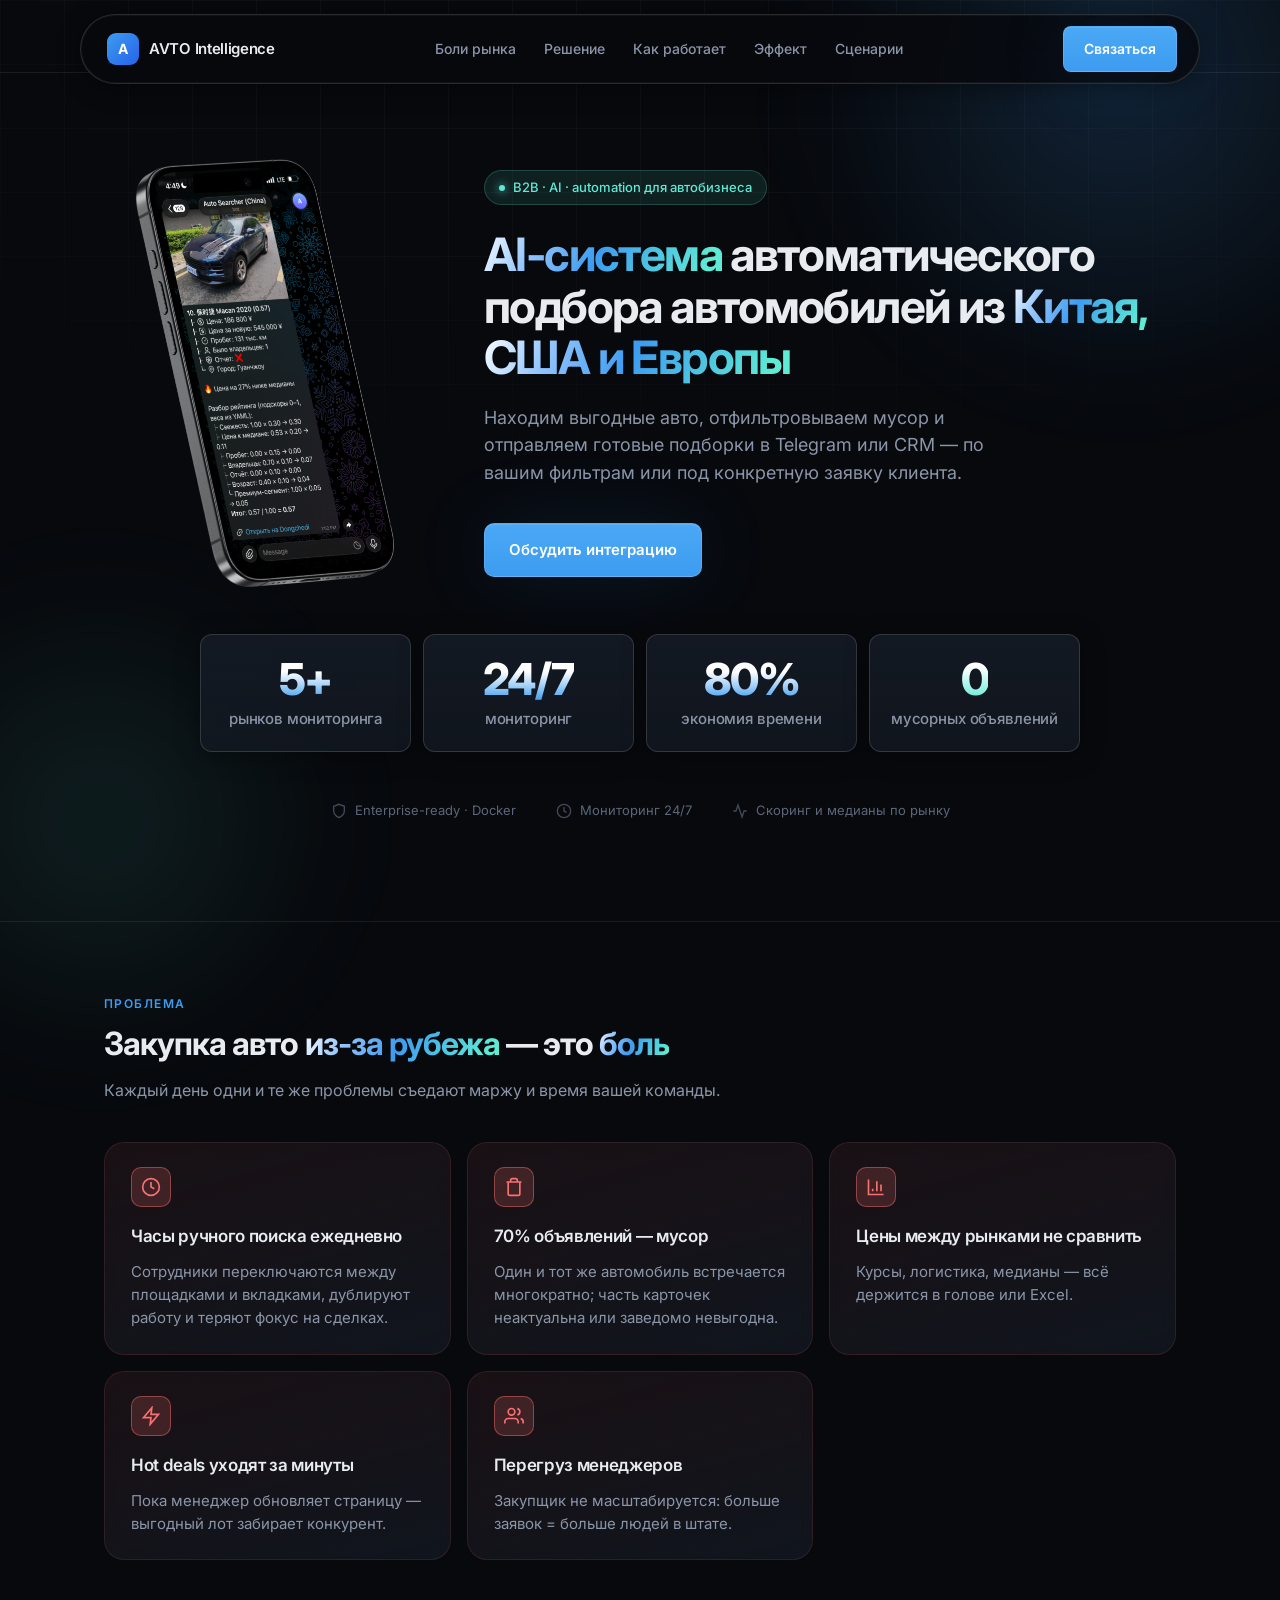
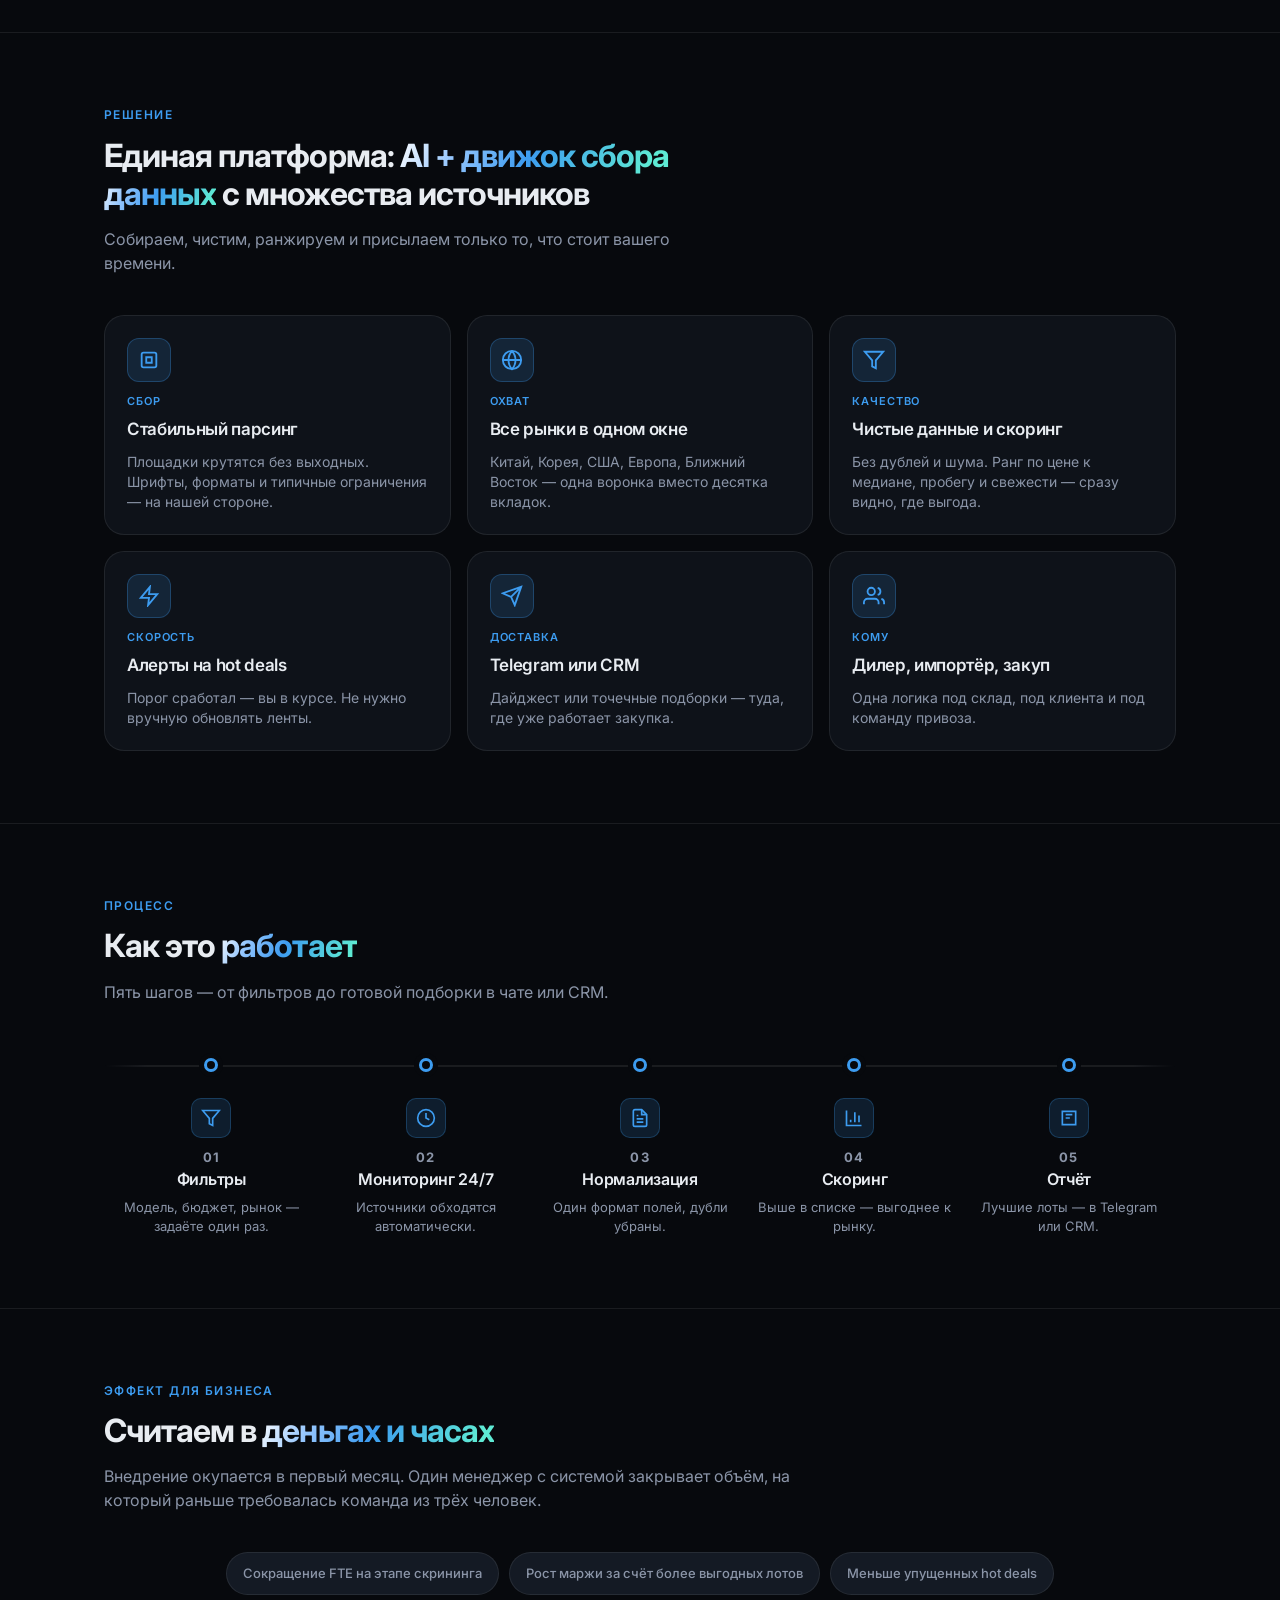
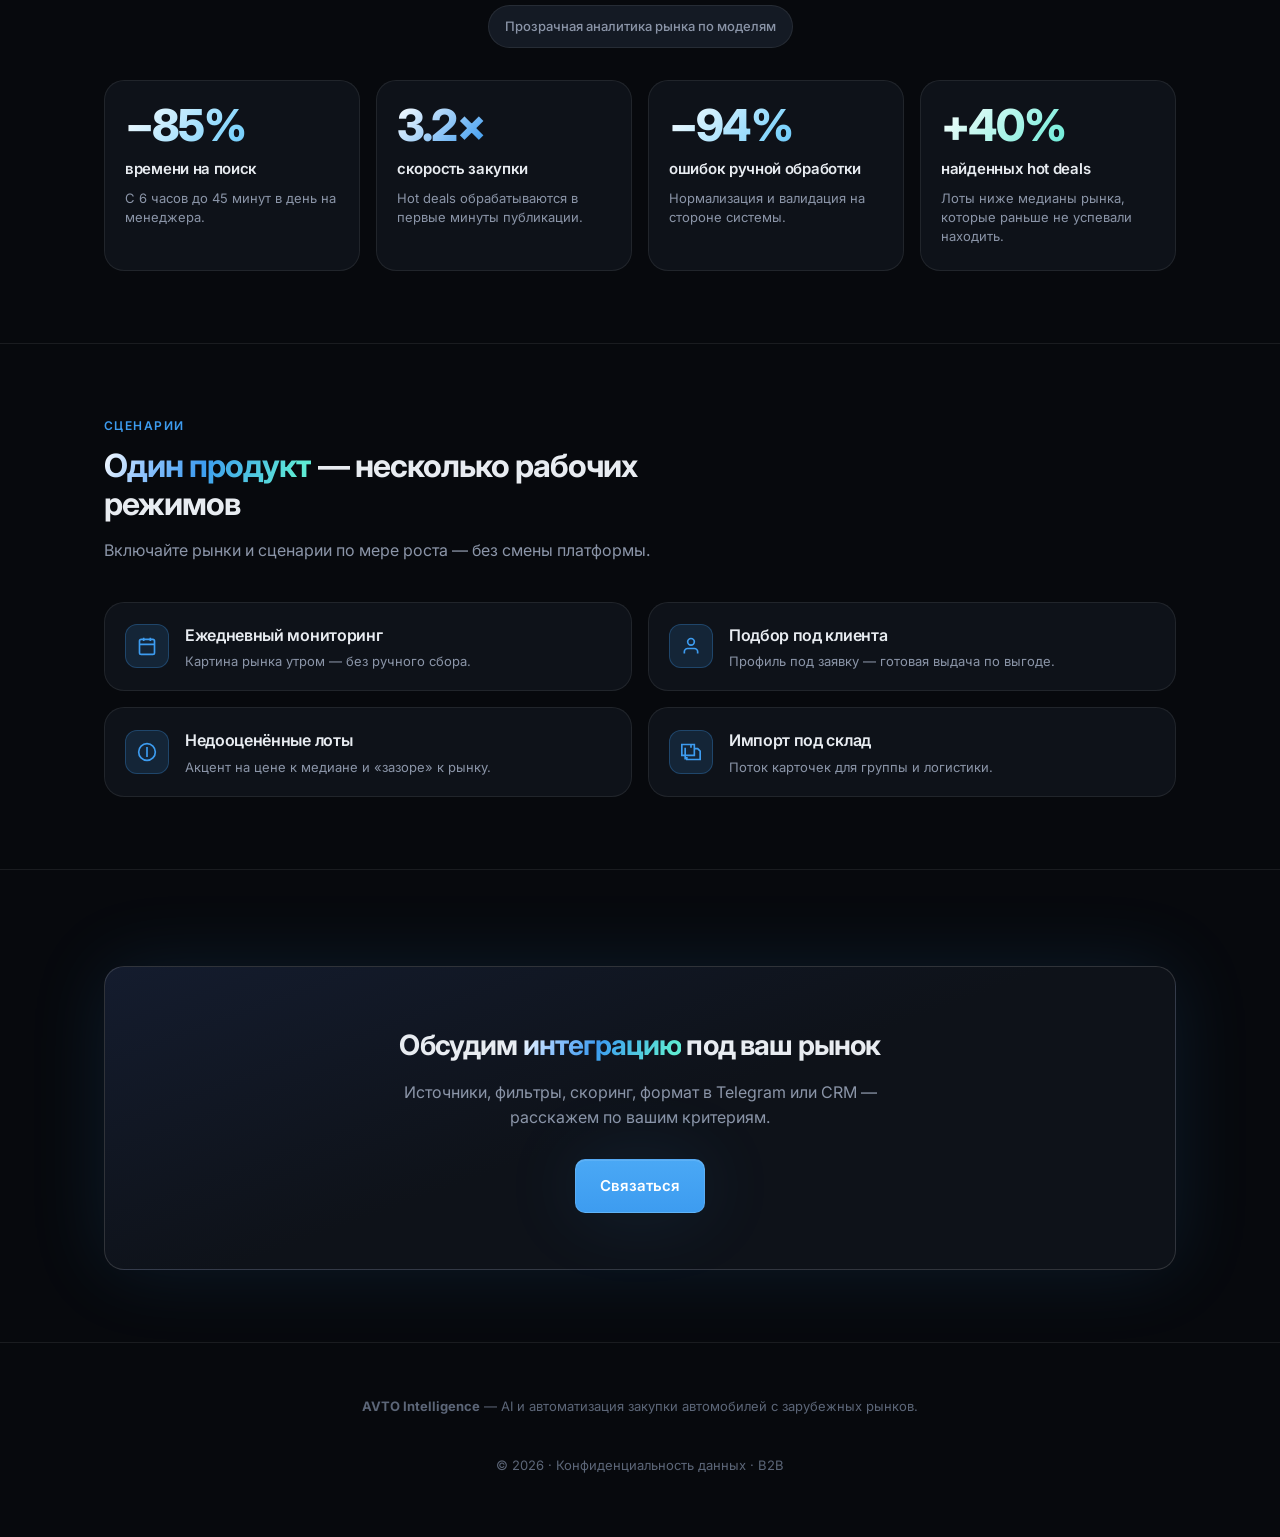
==== commit 073ae1af: "fix: remove features block" ====
--- a/index.html
+++ b/index.html
@@ -31,7 +31,6 @@
           <a href="#problem">Боли рынка</a>
           <a href="#solution">Решение</a>
           <a href="#how">Как работает</a>
-          <a href="#features">Возможности</a>
           <a href="#roi">Эффект</a>
           <a href="#cases">Сценарии</a>
         </nav>
@@ -354,94 +353,6 @@
         </div>
       </section>
 
-      <section id="features">
-        <div class="wrap">
-          <div class="section-head">
-            <p class="section-kicker">Возможности</p>
-            <h2 class="section-title">Технологии, на которых строится <span class="title-grad">доверие к цифрам</span></h2>
-            <p class="section-desc">Конфиг в файлах, деплой у вас, данные под контролем.</p>
-          </div>
-          <div class="features">
-            <div class="feature">
-              <div class="feature-icon" aria-hidden="true">
-                <svg width="18" height="18" viewBox="0 0 24 24" fill="none" stroke="currentColor" stroke-width="2">
-                  <circle cx="12" cy="12" r="10" />
-                  <path d="M2 12h20M12 2a15 15 0 0 1 0 20" />
-                </svg>
-              </div>
-              <h3>Мульти-источники</h3>
-              <p>CN / US / EU, Dongchedi, Che168 и др.</p>
-            </div>
-            <div class="feature">
-              <div class="feature-icon" aria-hidden="true">
-                <svg width="18" height="18" viewBox="0 0 24 24" fill="none" stroke="currentColor" stroke-width="2">
-                  <path d="M8 6h13M8 12h13M8 18h13M3 6h.01M3 12h.01M3 18h.01" />
-                </svg>
-              </div>
-              <h3>Анти-дубли</h3>
-              <p>Один авто — одна карточка в выдаче.</p>
-            </div>
-            <div class="feature">
-              <div class="feature-icon" aria-hidden="true">
-                <svg width="18" height="18" viewBox="0 0 24 24" fill="none" stroke="currentColor" stroke-width="2">
-                  <path d="M12 2v20M17 5H9.5a3.5 3.5 0 0 0 0 7h5a3.5 3.5 0 0 1 0 7H6" />
-                </svg>
-              </div>
-              <h3>Медиана по рынку</h3>
-              <p>Сразу видно: дорого или ок.</p>
-            </div>
-            <div class="feature">
-              <div class="feature-icon" aria-hidden="true">
-                <svg width="18" height="18" viewBox="0 0 24 24" fill="none" stroke="currentColor" stroke-width="2">
-                  <path d="M21 15a2 2 0 0 1-2 2H7l-4 4V5a2 2 0 0 1 2-2h14a2 2 0 0 1 2 2z" />
-                </svg>
-              </div>
-              <h3>Telegram</h3>
-              <p>Бот, алерты, дайджесты.</p>
-            </div>
-            <div class="feature">
-              <div class="feature-icon" aria-hidden="true">
-                <svg width="18" height="18" viewBox="0 0 24 24" fill="none" stroke="currentColor" stroke-width="2">
-                  <path d="M12 22s8-4 8-10V5l-8-3-8 3v7c0 6 8 10 8 10z" />
-                </svg>
-              </div>
-              <h3>SLA на сигналы</h3>
-              <p>Раз в день или в реальном времени.</p>
-            </div>
-            <div class="feature">
-              <div class="feature-icon" aria-hidden="true">
-                <svg width="18" height="18" viewBox="0 0 24 24" fill="none" stroke="currentColor" stroke-width="2">
-                  <path d="M12 2v4M12 18v4M4.93 4.93l2.83 2.83M16.24 16.24l2.83 2.83M2 12h4M18 12h4M4.93 19.07l2.83-2.83M16.24 7.76l2.83-2.83" />
-                  <circle cx="12" cy="12" r="3" />
-                </svg>
-              </div>
-              <h3>Свои правила скоринга</h3>
-              <p>Под вашу экономику закупки.</p>
-            </div>
-            <div class="feature">
-              <div class="feature-icon" aria-hidden="true">
-                <svg width="18" height="18" viewBox="0 0 24 24" fill="none" stroke="currentColor" stroke-width="2">
-                  <path d="M14 2H6a2 2 0 0 0-2 2v16a2 2 0 0 0 2 2h12a2 2 0 0 0 2-2V8z" />
-                  <path d="M14 2v6h6" />
-                </svg>
-              </div>
-              <h3>YAML</h3>
-              <p>Фильтры в Git, без «чёрного ящика».</p>
-            </div>
-            <div class="feature">
-              <div class="feature-icon" aria-hidden="true">
-                <svg width="18" height="18" viewBox="0 0 24 24" fill="none" stroke="currentColor" stroke-width="2">
-                  <path d="M21 16V8a2 2 0 0 0-1-1.73l-7-4a2 2 0 0 0-2 0l-7 4A2 2 0 0 0 3 8v8a2 2 0 0 0 1 1.73l7 4a2 2 0 0 0 2 0l7-4A2 2 0 0 0 21 16z" />
-                  <path d="M3.27 6.96L12 12.01l8.73-5.05M12 22.08V12" />
-                </svg>
-              </div>
-              <h3>Docker</h3>
-              <p>У вас на сервере, изолированно.</p>
-            </div>
-          </div>
-        </div>
-      </section>
-
       <section id="roi">
         <div class="wrap">
           <div class="section-head roi-intro">
--- a/styles.css
+++ b/styles.css
@@ -824,57 +824,6 @@
   }
 }
 
-/* Features */
-.features {
-  display: grid;
-  gap: 12px;
-}
-@media (min-width: 640px) {
-  .features {
-    grid-template-columns: repeat(2, 1fr);
-  }
-}
-@media (min-width: 960px) {
-  .features {
-    grid-template-columns: repeat(4, 1fr);
-  }
-}
-
-.feature {
-  display: flex;
-  flex-direction: column;
-  align-items: flex-start;
-  padding: 18px;
-  border-radius: var(--radius-md);
-  background: var(--bg-elevated);
-  border: 1px solid var(--border);
-}
-
-.feature-icon {
-  width: 36px;
-  height: 36px;
-  border-radius: 9px;
-  display: grid;
-  place-items: center;
-  margin-bottom: 10px;
-  background: rgba(94, 234, 212, 0.08);
-  border: 1px solid rgba(94, 234, 212, 0.22);
-  color: var(--accent-2);
-}
-
-.feature h3 {
-  margin: 0 0 4px;
-  font-size: 14px;
-  font-weight: 600;
-  letter-spacing: -0.02em;
-}
-.feature p {
-  margin: 0;
-  font-size: 13px;
-  color: var(--text-muted);
-  line-height: 1.35;
-}
-
 /* ROI — деньги и часы */
 .roi-intro.section-head {
   max-width: 720px;
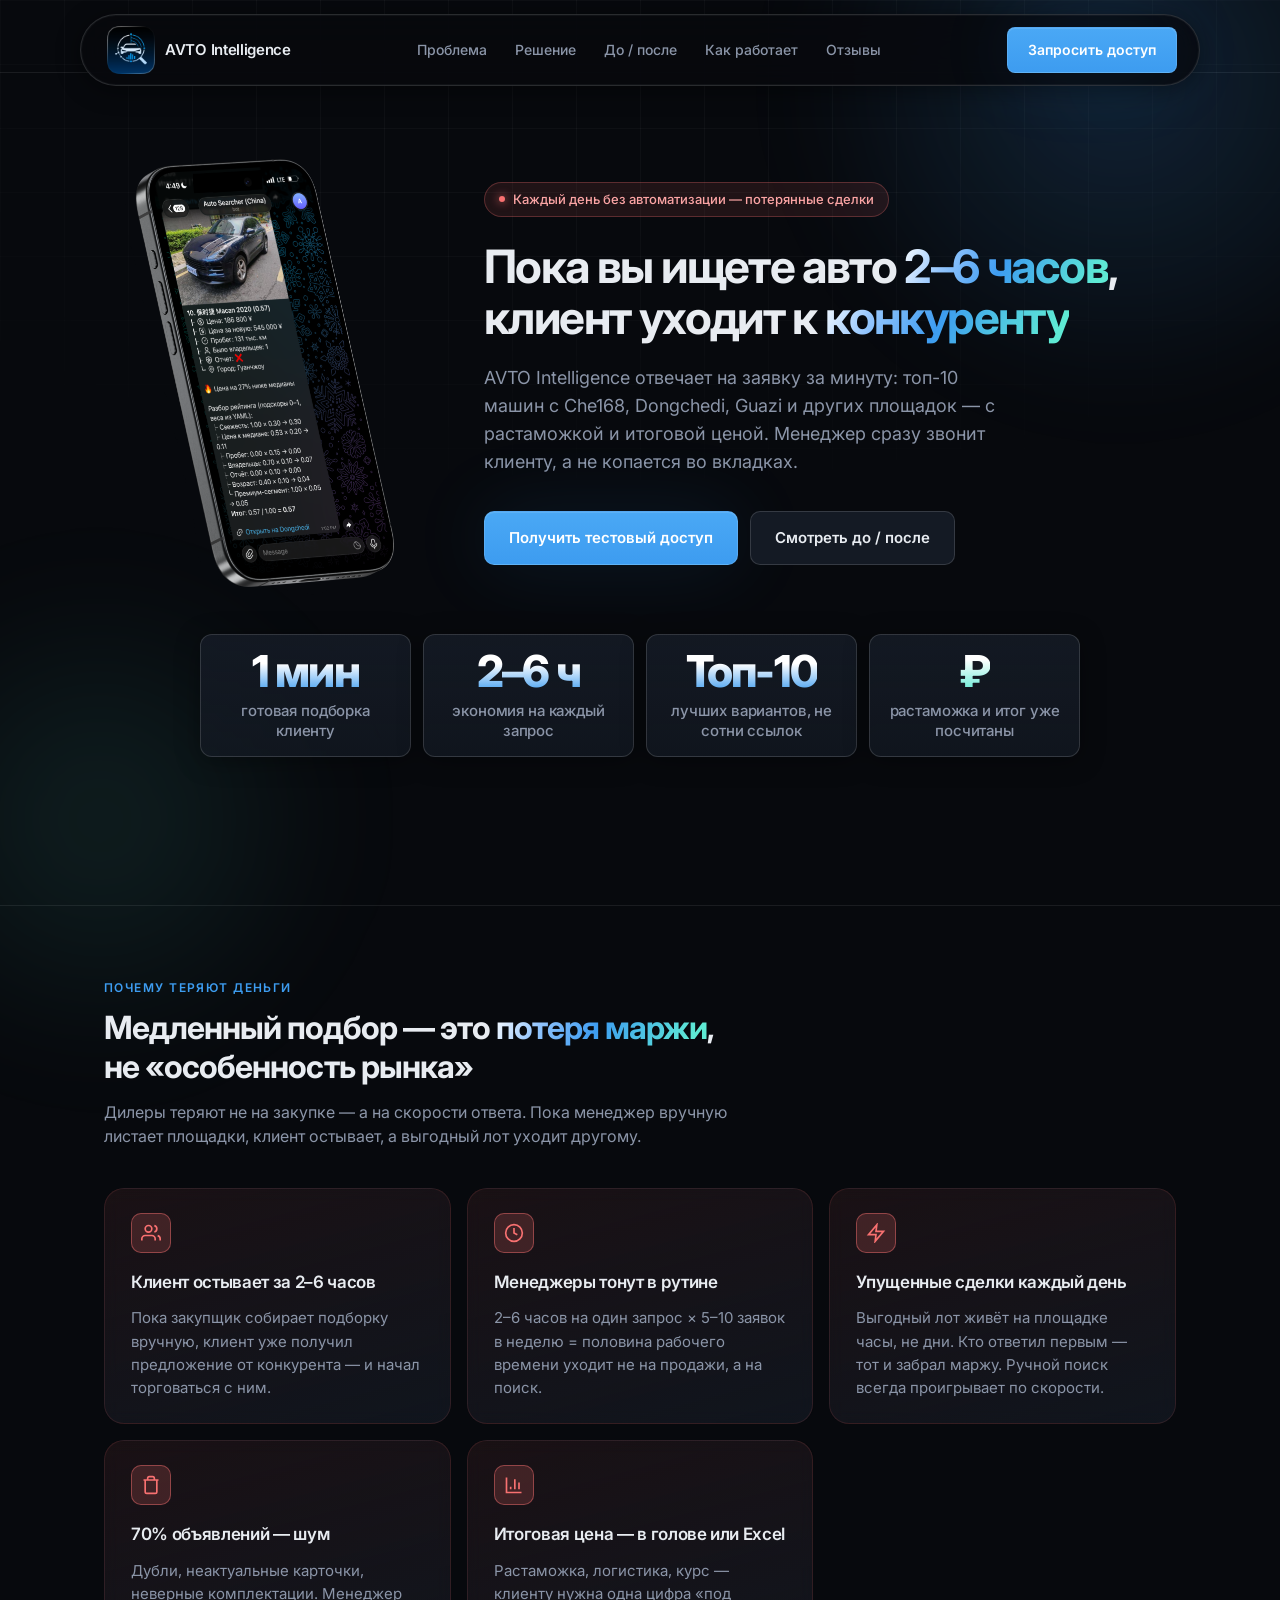
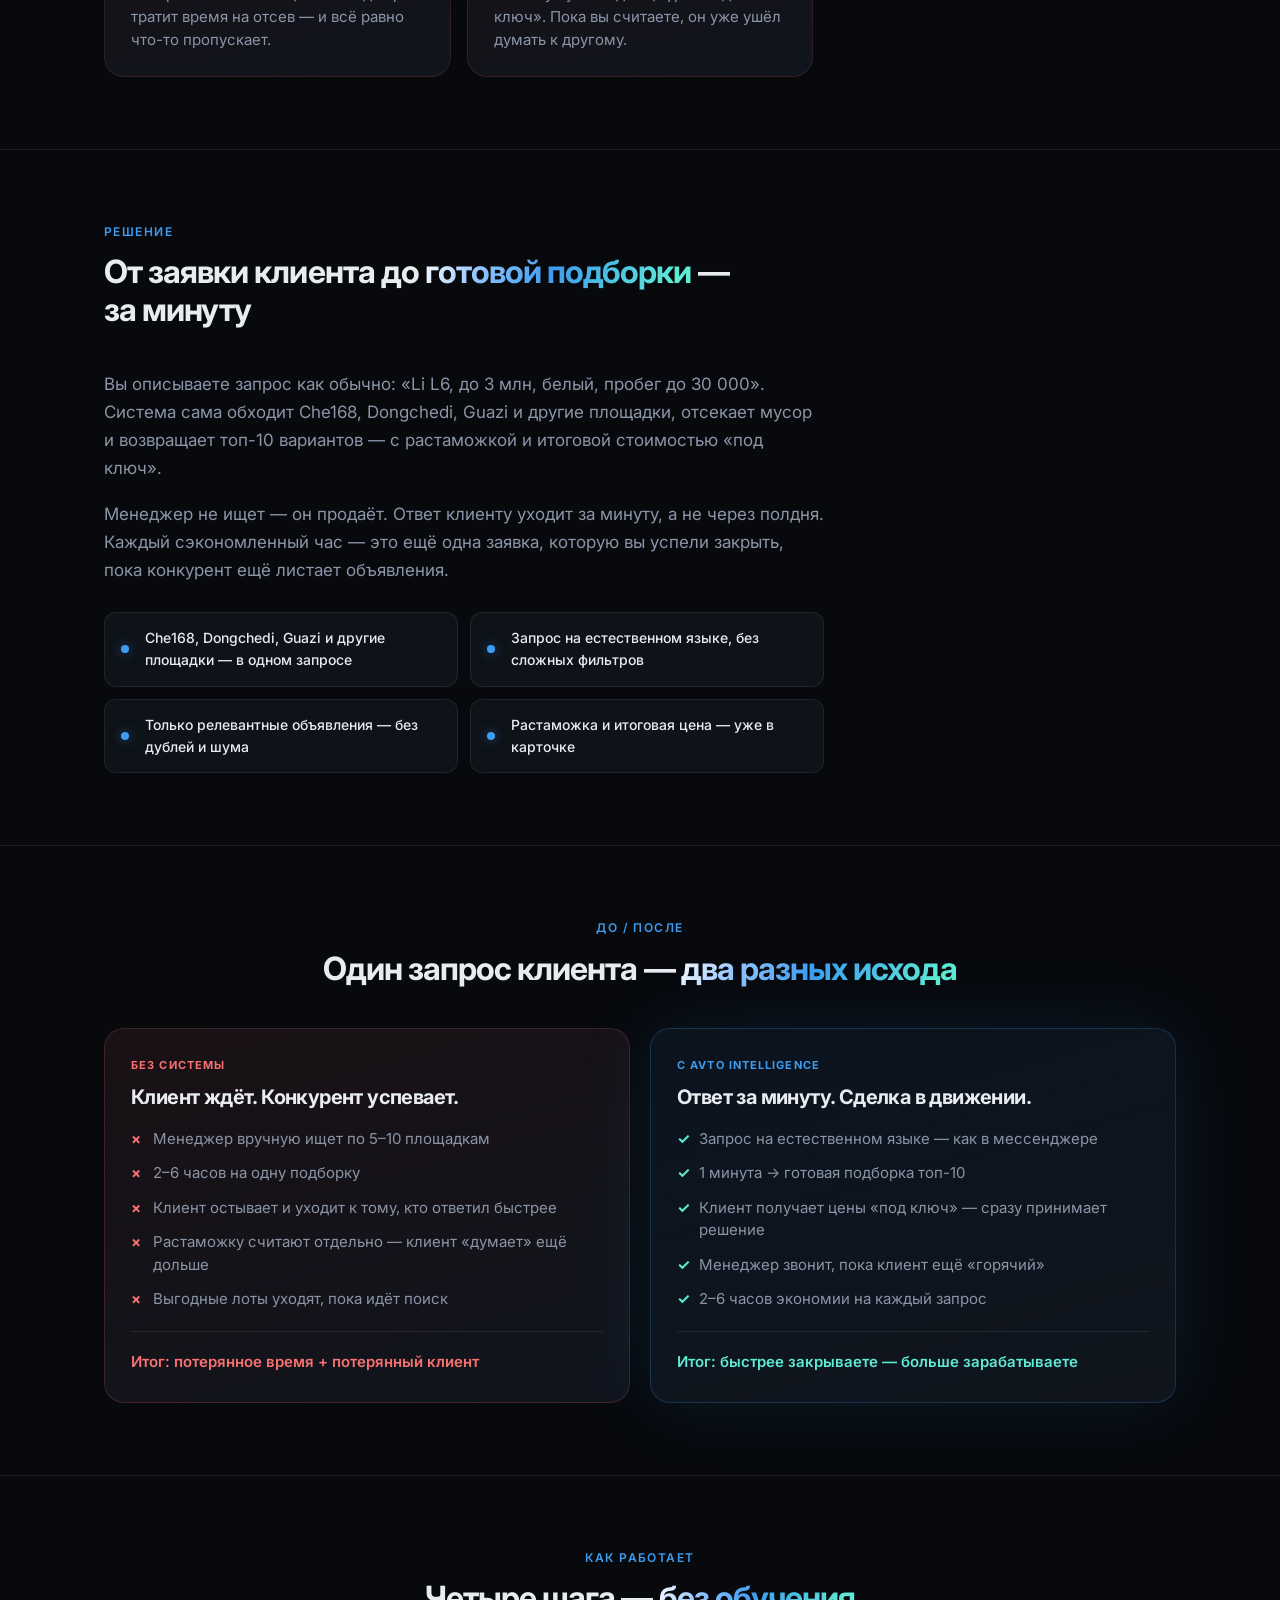
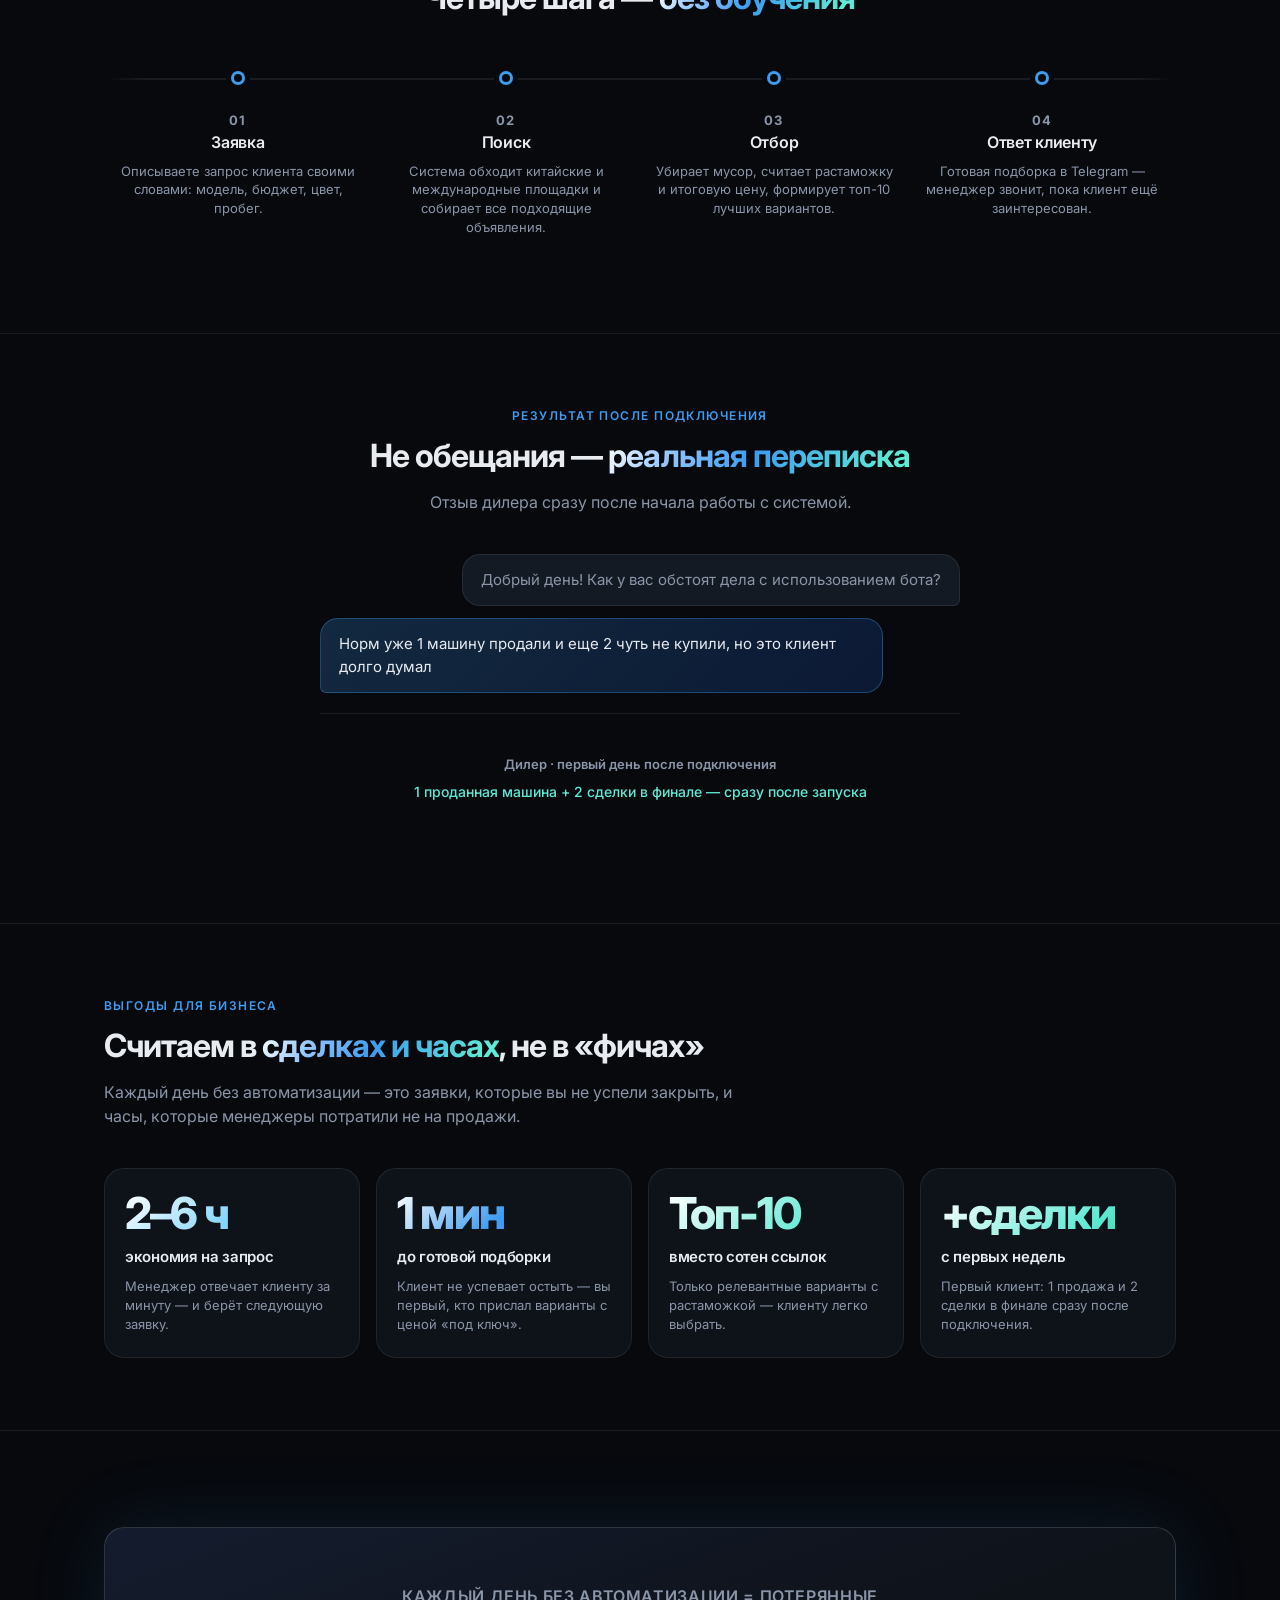
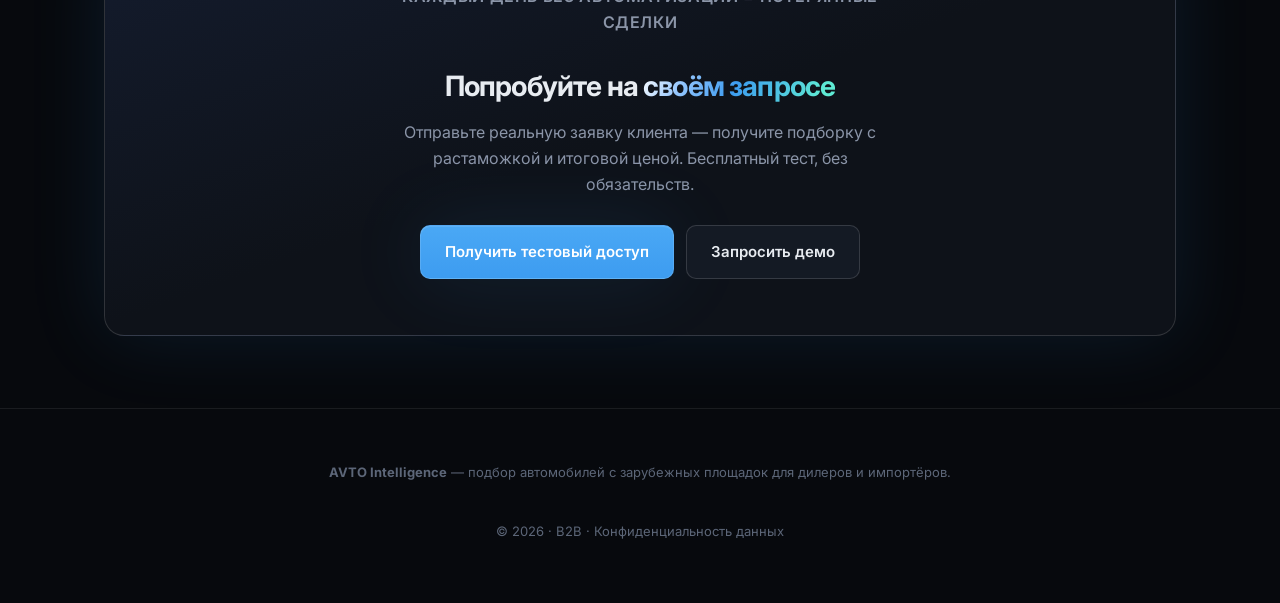
==== commit efc7e80c: "feat" ====
--- a/index.html
+++ b/index.html
@@ -5,9 +5,77 @@
     <meta name="viewport" content="width=device-width, initial-scale=1" />
     <meta
       name="description"
-      content="AI-система автоматического подбора автомобилей из Китая, США и Европы для дилеров и импортёров. Мониторинг площадок, скоринг выгодности, отчёты в Telegram и CRM."
+      content="Подбор автомобилей с китайских и международных площадок за 1 минуту. Топ-10 вариантов с растаможкой и итоговой ценой. Экономия 2–6 часов на каждый запрос для дилеров и импортёров."
     />
-    <title>AI-подбор автомобилей для дилеров | Мониторинг зарубежных рынков</title>
+    <title>Подбор авто для дилеров за 1 минуту | AVTO Intelligence</title>
+    <link rel="canonical" href="https://avto-intelligence.github.io/" />
+    <link rel="icon" href="/favicon.svg" type="image/svg+xml" />
+    <link rel="apple-touch-icon" href="/img/telegram-demo.png" />
+    <meta name="theme-color" content="#0f172a" />
+    <meta property="og:type" content="website" />
+    <meta property="og:locale" content="ru_RU" />
+    <meta property="og:site_name" content="AVTO Intelligence" />
+    <meta property="og:url" content="https://avto-intelligence.github.io/" />
+    <meta property="og:title" content="Подбор авто для дилеров за 1 минуту | AVTO Intelligence" />
+    <meta
+      property="og:description"
+      content="Готовая подборка с растаможкой за минуту вместо 2–6 часов ручного поиска. Che168, Dongchedi, Guazi и другие площадки."
+    />
+    <meta property="og:image" content="https://avto-intelligence.github.io/img/og-cover.jpg" />
+    <meta property="og:image:width" content="1200" />
+    <meta property="og:image:height" content="630" />
+    <meta property="og:image:type" content="image/jpeg" />
+    <meta
+      property="og:image:alt"
+      content="AVTO Intelligence — подбор автомобилей для дилеров за 1 минуту"
+    />
+    <meta name="twitter:card" content="summary_large_image" />
+    <meta name="twitter:title" content="Подбор авто для дилеров за 1 минуту | AVTO Intelligence" />
+    <meta
+      name="twitter:description"
+      content="Готовая подборка с растаможкой за минуту вместо 2–6 часов ручного поиска."
+    />
+    <meta name="twitter:image" content="https://avto-intelligence.github.io/img/og-cover.jpg" />
+    <script type="application/ld+json">
+      {
+        "@context": "https://schema.org",
+        "@graph": [
+          {
+            "@type": "Organization",
+            "@id": "https://avto-intelligence.github.io/#organization",
+            "name": "AVTO Intelligence",
+            "url": "https://avto-intelligence.github.io/",
+            "logo": "https://avto-intelligence.github.io/favicon.svg",
+            "description": "Система подбора автомобилей с зарубежных площадок для дилеров и импортёров."
+          },
+          {
+            "@type": "WebSite",
+            "@id": "https://avto-intelligence.github.io/#website",
+            "url": "https://avto-intelligence.github.io/",
+            "name": "AVTO Intelligence",
+            "publisher": { "@id": "https://avto-intelligence.github.io/#organization" },
+            "inLanguage": "ru-RU"
+          },
+          {
+            "@type": "SoftwareApplication",
+            "@id": "https://avto-intelligence.github.io/#software",
+            "name": "AVTO Intelligence",
+            "applicationCategory": "BusinessApplication",
+            "operatingSystem": "Web",
+            "url": "https://avto-intelligence.github.io/",
+            "description": "Подбор автомобилей с китайских и международных площадок за 1 минуту. Топ-10 вариантов с растаможкой и итоговой стоимостью.",
+            "offers": {
+              "@type": "Offer",
+              "price": "0",
+              "priceCurrency": "RUB",
+              "description": "Тестовый доступ по запросу"
+            },
+            "provider": { "@id": "https://avto-intelligence.github.io/#organization" }
+          }
+        ]
+      }
+    </script>
+    <link rel="preload" as="image" href="img/telegram-demo.png" />
     <link rel="preconnect" href="https://fonts.googleapis.com" />
     <link rel="preconnect" href="https://fonts.gstatic.com" crossorigin />
     <link
@@ -24,18 +92,20 @@
     <header class="site-nav">
       <div class="inner">
         <a class="brand" href="#top" aria-label="На главную">
-          <span class="brand-mark">A</span>
+          <img class="brand-mark" src="img/logo.png" width="48" height="48" alt="" />
           AVTO Intelligence
         </a>
         <nav class="nav-links" aria-label="Основная навигация">
-          <a href="#problem">Боли рынка</a>
+          <a href="#problem">Проблема</a>
           <a href="#solution">Решение</a>
+          <a href="#compare">До / после</a>
           <a href="#how">Как работает</a>
-          <a href="#roi">Эффект</a>
-          <a href="#cases">Сценарии</a>
+          <a href="#proof">Отзывы</a>
         </nav>
         <div class="nav-cta">
-          <a class="btn btn-primary" href="https://t.me/taiakin" target="_blank" rel="noopener noreferrer">Связаться</a>
+          <a class="btn btn-primary" href="https://t.me/taiakin" target="_blank" rel="noopener noreferrer"
+            >Запросить доступ</a
+          >
         </div>
       </div>
     </header>
@@ -45,17 +115,17 @@
         <div class="wrap">
           <div class="hero-layout">
             <div class="hero-text">
-              <div class="pill">
+              <div class="pill pill-urgency">
                 <span class="pill-dot" aria-hidden="true"></span>
-                B2B · AI · automation для автобизнеса
+                Каждый день без автоматизации — потерянные сделки
               </div>
               <h1>
-                <span class="title-grad">AI-система</span> автоматического подбора автомобилей из
-                <span class="title-grad">Китая, США и Европы</span>
+                Пока вы ищете авто <span class="title-grad">2–6 часов</span>, клиент уходит к
+                <span class="title-grad">конкуренту</span>
               </h1>
               <p class="hero-lead">
-                Находим выгодные авто, отфильтровываем мусор и отправляем готовые подборки в Telegram или CRM — по вашим
-                фильтрам или под конкретную заявку клиента.
+                AVTO Intelligence отвечает на заявку за минуту: топ-10 машин с Che168, Dongchedi, Guazi и других
+                площадок — с растаможкой и итоговой ценой. Менеджер сразу звонит клиенту, а не копается во вкладках.
               </p>
               <div class="hero-cta">
                 <a
@@ -63,8 +133,9 @@
                   href="https://t.me/taiakin"
                   target="_blank"
                   rel="noopener noreferrer"
-                  >Обсудить интеграцию</a
+                  >Получить тестовый доступ</a
                 >
+                <a class="btn btn-secondary btn-lg" href="#compare">Смотреть до / после</a>
               </div>
             </div>
             <figure class="hero-figure">
@@ -72,50 +143,29 @@
                 src="img/telegram-demo.png"
                 width="638"
                 height="912"
-                alt="Пример карточки автомобиля в Telegram: цена, пробег, владельцы, сравнение с медианой и разбор скоринга"
+                alt="Готовая подборка автомобилей в Telegram: цена, пробег, растаможка и итоговая стоимость"
                 loading="eager"
                 decoding="async"
               />
             </figure>
           </div>
-          <div class="hero-stats" aria-label="Ключевые показатели">
+          <div class="hero-stats" aria-label="Ключевые результаты">
             <div class="hero-stat">
-              <span class="hero-stat-value">5+</span>
-              <span class="hero-stat-label">рынков мониторинга</span>
+              <span class="hero-stat-value">1 мин</span>
+              <span class="hero-stat-label">готовая подборка клиенту</span>
             </div>
             <div class="hero-stat">
-              <span class="hero-stat-value">24/7</span>
-              <span class="hero-stat-label">мониторинг</span>
+              <span class="hero-stat-value">2–6 ч</span>
+              <span class="hero-stat-label">экономия на каждый запрос</span>
             </div>
             <div class="hero-stat">
-              <span class="hero-stat-value">80%</span>
-              <span class="hero-stat-label">экономия времени</span>
+              <span class="hero-stat-value">Топ-10</span>
+              <span class="hero-stat-label">лучших вариантов, не сотни ссылок</span>
             </div>
             <div class="hero-stat">
-              <span class="hero-stat-value">0</span>
-              <span class="hero-stat-label">мусорных объявлений</span>
-            </div>
-          </div>
-          <div class="hero-meta">
-            <span>
-              <svg width="16" height="16" viewBox="0 0 24 24" fill="none" stroke="currentColor" stroke-width="2">
-                <path d="M12 22s8-4 8-10V5l-8-3-8 3v7c0 6 8 10 8 10z" />
-              </svg>
-              Enterprise-ready · Docker
-            </span>
-            <span>
-              <svg width="16" height="16" viewBox="0 0 24 24" fill="none" stroke="currentColor" stroke-width="2">
-                <circle cx="12" cy="12" r="10" />
-                <path d="M12 6v6l4 2" />
-              </svg>
-              Мониторинг 24/7
-            </span>
-            <span>
-              <svg width="16" height="16" viewBox="0 0 24 24" fill="none" stroke="currentColor" stroke-width="2">
-                <path d="M22 12h-4l-3 9L9 3l-3 9H2" />
-              </svg>
-              Скоринг и медианы по рынку
-            </span>
+              <span class="hero-stat-value">₽</span>
+              <span class="hero-stat-label">растаможка и итог уже посчитаны</span>
+            </div>
           </div>
         </div>
       </section>
@@ -123,51 +173,14 @@
       <section id="problem">
         <div class="wrap">
           <div class="section-head">
-            <p class="section-kicker">Проблема</p>
-            <h2 class="section-title">Закупка авто <span class="title-grad">из-за рубежа</span> — это <span class="title-grad">боль</span></h2>
+            <p class="section-kicker">Почему теряют деньги</p>
+            <h2 class="section-title">Медленный подбор — это <span class="title-grad">потеря маржи</span>, не «особенность рынка»</h2>
             <p class="section-desc">
-              Каждый день одни и те же проблемы съедают маржу и время вашей команды.
+              Дилеры теряют не на закупке — а на скорости ответа. Пока менеджер вручную листает площадки, клиент
+              остывает, а выгодный лот уходит другому.
             </p>
           </div>
           <div class="grid-problem">
-            <article class="card card-problem">
-              <div class="card-icon" aria-hidden="true">
-                <svg width="20" height="20" viewBox="0 0 24 24" fill="none" stroke="currentColor" stroke-width="2">
-                  <circle cx="12" cy="12" r="10" />
-                  <path d="M12 6v6l4 2" />
-                </svg>
-              </div>
-              <h3>Часы ручного поиска ежедневно</h3>
-              <p>Сотрудники переключаются между площадками и вкладками, дублируют работу и теряют фокус на сделках.</p>
-            </article>
-            <article class="card card-problem">
-              <div class="card-icon" aria-hidden="true">
-                <svg width="20" height="20" viewBox="0 0 24 24" fill="none" stroke="currentColor" stroke-width="2">
-                  <path d="M3 6h18M19 6v14a2 2 0 0 1-2 2H7a2 2 0 0 1-2-2V6M8 6V4a2 2 0 0 1 2-2h4a2 2 0 0 1 2 2v2" />
-                </svg>
-              </div>
-              <h3>70% объявлений — мусор</h3>
-              <p>Один и тот же автомобиль встречается многократно; часть карточек неактуальна или заведомо невыгодна.</p>
-            </article>
-            <article class="card card-problem">
-              <div class="card-icon" aria-hidden="true">
-                <svg width="20" height="20" viewBox="0 0 24 24" fill="none" stroke="currentColor" stroke-width="2">
-                  <path d="M3 3v18h18" />
-                  <path d="M18 17V9M13 17V5M8 17v-3" />
-                </svg>
-              </div>
-              <h3>Цены между рынками не сравнить</h3>
-              <p>Курсы, логистика, медианы — всё держится в голове или Excel.</p>
-            </article>
-            <article class="card card-problem">
-              <div class="card-icon" aria-hidden="true">
-                <svg width="20" height="20" viewBox="0 0 24 24" fill="none" stroke="currentColor" stroke-width="2">
-                  <path d="M13 2L3 14h9l-1 8 10-12h-9l1-8z" />
-                </svg>
-              </div>
-              <h3>Hot deals уходят за минуты</h3>
-              <p>Пока менеджер обновляет страницу — выгодный лот забирает конкурент.</p>
-            </article>
             <article class="card card-problem">
               <div class="card-icon" aria-hidden="true">
                 <svg width="20" height="20" viewBox="0 0 24 24" fill="none" stroke="currentColor" stroke-width="2">
@@ -176,9 +189,60 @@
                   <path d="M23 21v-2a4 4 0 0 0-3-3.87M16 3.13a4 4 0 0 1 0 7.75" />
                 </svg>
               </div>
-              <h3>Перегруз менеджеров</h3>
+              <h3>Клиент остывает за 2–6 часов</h3>
               <p>
-                Закупщик не масштабируется: больше заявок = больше людей в штате.
+                Пока закупщик собирает подборку вручную, клиент уже получил предложение от конкурента — и начал
+                торговаться с ним.
+              </p>
+            </article>
+            <article class="card card-problem">
+              <div class="card-icon" aria-hidden="true">
+                <svg width="20" height="20" viewBox="0 0 24 24" fill="none" stroke="currentColor" stroke-width="2">
+                  <circle cx="12" cy="12" r="10" />
+                  <path d="M12 6v6l4 2" />
+                </svg>
+              </div>
+              <h3>Менеджеры тонут в рутине</h3>
+              <p>
+                2–6 часов на один запрос × 5–10 заявок в неделю = половина рабочего времени уходит не на продажи, а
+                на поиск.
+              </p>
+            </article>
+            <article class="card card-problem">
+              <div class="card-icon" aria-hidden="true">
+                <svg width="20" height="20" viewBox="0 0 24 24" fill="none" stroke="currentColor" stroke-width="2">
+                  <path d="M13 2L3 14h9l-1 8 10-12h-9l1-8z" />
+                </svg>
+              </div>
+              <h3>Упущенные сделки каждый день</h3>
+              <p>
+                Выгодный лот живёт на площадке часы, не дни. Кто ответил первым — тот и забрал маржу. Ручной поиск
+                всегда проигрывает по скорости.
+              </p>
+            </article>
+            <article class="card card-problem">
+              <div class="card-icon" aria-hidden="true">
+                <svg width="20" height="20" viewBox="0 0 24 24" fill="none" stroke="currentColor" stroke-width="2">
+                  <path d="M3 6h18M19 6v14a2 2 0 0 1-2 2H7a2 2 0 0 1-2-2V6M8 6V4a2 2 0 0 1 2-2h4a2 2 0 0 1 2 2v2" />
+                </svg>
+              </div>
+              <h3>70% объявлений — шум</h3>
+              <p>
+                Дубли, неактуальные карточки, неверные комплектации. Менеджер тратит время на отсев — и всё равно
+                что-то пропускает.
+              </p>
+            </article>
+            <article class="card card-problem">
+              <div class="card-icon" aria-hidden="true">
+                <svg width="20" height="20" viewBox="0 0 24 24" fill="none" stroke="currentColor" stroke-width="2">
+                  <path d="M3 3v18h18" />
+                  <path d="M18 17V9M13 17V5M8 17v-3" />
+                </svg>
+              </div>
+              <h3>Итоговая цена — в голове или Excel</h3>
+              <p>
+                Растаможка, логистика, курс — клиенту нужна одна цифра «под ключ». Пока вы считаете, он уже ушёл
+                думать к другому.
               </p>
             </article>
           </div>
@@ -189,75 +253,58 @@
         <div class="wrap">
           <div class="section-head">
             <p class="section-kicker">Решение</p>
-            <h2 class="section-title">
-              Единая платформа: <span class="title-grad">AI + движок сбора данных</span> с множества источников
-            </h2>
-            <p class="section-desc">Собираем, чистим, ранжируем и присылаем только то, что стоит вашего времени.</p>
-          </div>
-          <div class="solution-grid">
-            <article class="solution-card">
-              <div class="solution-icon" aria-hidden="true">
-                <svg width="22" height="22" viewBox="0 0 24 24" fill="none" stroke="currentColor" stroke-width="2">
-                  <rect x="4" y="4" width="16" height="16" rx="2" />
-                  <path d="M9 9h6v6H9z" />
-                </svg>
-              </div>
-              <p class="tag">Сбор</p>
-              <h3>Стабильный парсинг</h3>
-              <p>Площадки крутятся без выходных. Шрифты, форматы и типичные ограничения — на нашей стороне.</p>
-            </article>
-            <article class="solution-card">
-              <div class="solution-icon" aria-hidden="true">
-                <svg width="22" height="22" viewBox="0 0 24 24" fill="none" stroke="currentColor" stroke-width="2">
-                  <circle cx="12" cy="12" r="10" />
-                  <path d="M2 12h20M12 2a15 15 0 0 1 0 20 15 15 0 0 1 0-20" />
-                </svg>
-              </div>
-              <p class="tag">Охват</p>
-              <h3>Все рынки в одном окне</h3>
-              <p>Китай, Корея, США, Европа, Ближний Восток — одна воронка вместо десятка вкладок.</p>
-            </article>
-            <article class="solution-card">
-              <div class="solution-icon" aria-hidden="true">
-                <svg width="22" height="22" viewBox="0 0 24 24" fill="none" stroke="currentColor" stroke-width="2">
-                  <polygon points="22 3 2 3 10 12.46 10 19 14 21 14 12.46 22 3" />
-                </svg>
-              </div>
-              <p class="tag">Качество</p>
-              <h3>Чистые данные и скоринг</h3>
-              <p>Без дублей и шума. Ранг по цене к медиане, пробегу и свежести — сразу видно, где выгода.</p>
-            </article>
-            <article class="solution-card">
-              <div class="solution-icon" aria-hidden="true">
-                <svg width="22" height="22" viewBox="0 0 24 24" fill="none" stroke="currentColor" stroke-width="2">
-                  <path d="M13 2L3 14h9l-1 8 10-12h-9l1-8z" />
-                </svg>
-              </div>
-              <p class="tag">Скорость</p>
-              <h3>Алерты на hot deals</h3>
-              <p>Порог сработал — вы в курсе. Не нужно вручную обновлять ленты.</p>
-            </article>
-            <article class="solution-card">
-              <div class="solution-icon" aria-hidden="true">
-                <svg width="22" height="22" viewBox="0 0 24 24" fill="none" stroke="currentColor" stroke-width="2">
-                  <path d="M22 2L11 13M22 2l-7 20-4-9-9-4 20-7z" />
-                </svg>
-              </div>
-              <p class="tag">Доставка</p>
-              <h3>Telegram или CRM</h3>
-              <p>Дайджест или точечные подборки — туда, где уже работает закупка.</p>
-            </article>
-            <article class="solution-card">
-              <div class="solution-icon" aria-hidden="true">
-                <svg width="22" height="22" viewBox="0 0 24 24" fill="none" stroke="currentColor" stroke-width="2">
-                  <path d="M17 21v-2a4 4 0 0 0-4-4H5a4 4 0 0 0-4 4v2" />
-                  <circle cx="9" cy="7" r="4" />
-                  <path d="M23 21v-2a4 4 0 0 0-3-3.87M16 3.13a4 4 0 0 1 0 7.75" />
-                </svg>
-              </div>
-              <p class="tag">Кому</p>
-              <h3>Дилер, импортёр, закуп</h3>
-              <p>Одна логика под склад, под клиента и под команду привоза.</p>
+            <h2 class="section-title">От заявки клиента до <span class="title-grad">готовой подборки</span> — за минуту</h2>
+          </div>
+          <div class="solution-prose">
+            <p>
+              Вы описываете запрос как обычно: «Li L6, до 3 млн, белый, пробег до 30 000». Система сама обходит
+              Che168, Dongchedi, Guazi и другие площадки, отсекает мусор и возвращает топ-10 вариантов — с растаможкой
+              и итоговой стоимостью «под ключ».
+            </p>
+            <p>
+              Менеджер не ищет — он продаёт. Ответ клиенту уходит за минуту, а не через полдня. Каждый сэкономленный
+              час — это ещё одна заявка, которую вы успели закрыть, пока конкурент ещё листает объявления.
+            </p>
+          </div>
+          <ul class="solution-highlights">
+            <li>Che168, Dongchedi, Guazi и другие площадки — в одном запросе</li>
+            <li>Запрос на естественном языке, без сложных фильтров</li>
+            <li>Только релевантные объявления — без дублей и шума</li>
+            <li>Растаможка и итоговая цена — уже в карточке</li>
+          </ul>
+        </div>
+      </section>
+
+      <section id="compare">
+        <div class="wrap">
+          <div class="section-head section-head-center">
+            <p class="section-kicker">До / после</p>
+            <h2 class="section-title">Один запрос клиента — <span class="title-grad">два разных исхода</span></h2>
+          </div>
+          <div class="compare-grid">
+            <article class="compare-card compare-before">
+              <p class="compare-label">Без системы</p>
+              <h3>Клиент ждёт. Конкурент успевает.</h3>
+              <ul>
+                <li>Менеджер вручную ищет по 5–10 площадкам</li>
+                <li>2–6 часов на одну подборку</li>
+                <li>Клиент остывает и уходит к тому, кто ответил быстрее</li>
+                <li>Растаможку считают отдельно — клиент «думает» ещё дольше</li>
+                <li>Выгодные лоты уходят, пока идёт поиск</li>
+              </ul>
+              <p class="compare-result compare-result-bad">Итог: потерянное время + потерянный клиент</p>
+            </article>
+            <article class="compare-card compare-after">
+              <p class="compare-label">С AVTO Intelligence</p>
+              <h3>Ответ за минуту. Сделка в движении.</h3>
+              <ul>
+                <li>Запрос на естественном языке — как в мессенджере</li>
+                <li>1 минута → готовая подборка топ-10</li>
+                <li>Клиент получает цены «под ключ» — сразу принимает решение</li>
+                <li>Менеджер звонит, пока клиент ещё «горячий»</li>
+                <li>2–6 часов экономии на каждый запрос</li>
+              </ul>
+              <p class="compare-result compare-result-good">Итог: быстрее закрываете — больше зарабатываете</p>
             </article>
           </div>
         </div>
@@ -265,25 +312,19 @@
 
       <section id="how">
         <div class="wrap">
-          <div class="section-head">
-            <p class="section-kicker">Процесс</p>
-            <h2 class="section-title">Как это <span class="title-grad">работает</span></h2>
-            <p class="section-desc">Пять шагов — от фильтров до готовой подборки в чате или CRM.</p>
-          </div>
-          <div class="process-timeline" role="list">
+          <div class="section-head section-head-center">
+            <p class="section-kicker">Как работает</p>
+            <h2 class="section-title">Четыре шага — <span class="title-grad">без обучения</span></h2>
+          </div>
+          <div class="process-timeline process-timeline-compact" role="list">
             <article class="timeline-step" role="listitem">
               <div class="timeline-rail" aria-hidden="true">
                 <span class="timeline-dot"></span>
               </div>
               <div class="timeline-body">
-                <div class="timeline-icon">
-                  <svg width="20" height="20" viewBox="0 0 24 24" fill="none" stroke="currentColor" stroke-width="2">
-                    <polygon points="22 3 2 3 10 12.46 10 19 14 21 14 12.46 22 3" />
-                  </svg>
-                </div>
                 <p class="timeline-num">01</p>
-                <h3>Фильтры</h3>
-                <p>Модель, бюджет, рынок — задаёте один раз.</p>
+                <h3>Заявка</h3>
+                <p>Описываете запрос клиента своими словами: модель, бюджет, цвет, пробег.</p>
               </div>
             </article>
             <article class="timeline-step" role="listitem">
@@ -291,15 +332,9 @@
                 <span class="timeline-dot"></span>
               </div>
               <div class="timeline-body">
-                <div class="timeline-icon">
-                  <svg width="20" height="20" viewBox="0 0 24 24" fill="none" stroke="currentColor" stroke-width="2">
-                    <circle cx="12" cy="12" r="10" />
-                    <path d="M12 6v6l4 2" />
-                  </svg>
-                </div>
                 <p class="timeline-num">02</p>
-                <h3>Мониторинг 24/7</h3>
-                <p>Источники обходятся автоматически.</p>
+                <h3>Поиск</h3>
+                <p>Система обходит китайские и международные площадки и собирает все подходящие объявления.</p>
               </div>
             </article>
             <article class="timeline-step" role="listitem">
@@ -307,15 +342,9 @@
                 <span class="timeline-dot"></span>
               </div>
               <div class="timeline-body">
-                <div class="timeline-icon">
-                  <svg width="20" height="20" viewBox="0 0 24 24" fill="none" stroke="currentColor" stroke-width="2">
-                    <path d="M14 2H6a2 2 0 0 0-2 2v16a2 2 0 0 0 2 2h12a2 2 0 0 0 2-2V8z" />
-                    <path d="M14 2v6h6M16 13H8M16 17H8M10 9H8" />
-                  </svg>
-                </div>
                 <p class="timeline-num">03</p>
-                <h3>Нормализация</h3>
-                <p>Один формат полей, дубли убраны.</p>
+                <h3>Отбор</h3>
+                <p>Убирает мусор, считает растаможку и итоговую цену, формирует топ-10 лучших вариантов.</p>
               </div>
             </article>
             <article class="timeline-step" role="listitem">
@@ -323,132 +352,69 @@
                 <span class="timeline-dot"></span>
               </div>
               <div class="timeline-body">
-                <div class="timeline-icon">
-                  <svg width="20" height="20" viewBox="0 0 24 24" fill="none" stroke="currentColor" stroke-width="2">
-                    <path d="M3 3v18h18" />
-                    <path d="M18 17V9M13 17V5M8 17v-3" />
-                  </svg>
-                </div>
                 <p class="timeline-num">04</p>
-                <h3>Скоринг</h3>
-                <p>Выше в списке — выгоднее к рынку.</p>
-              </div>
-            </article>
-            <article class="timeline-step" role="listitem">
-              <div class="timeline-rail" aria-hidden="true">
-                <span class="timeline-dot"></span>
-              </div>
-              <div class="timeline-body">
-                <div class="timeline-icon">
-                  <svg width="20" height="20" viewBox="0 0 24 24" fill="none" stroke="currentColor" stroke-width="2">
-                    <path d="M4 4h16v16H4zM8 8h8M8 12h5" />
-                  </svg>
-                </div>
-                <p class="timeline-num">05</p>
-                <h3>Отчёт</h3>
-                <p>Лучшие лоты — в Telegram или CRM.</p>
-              </div>
-            </article>
-          </div>
-        </div>
-      </section>
-
-      <section id="roi">
-        <div class="wrap">
-          <div class="section-head roi-intro">
-            <p class="section-kicker">Эффект для бизнеса</p>
-            <h2 class="section-title">Считаем в <span class="title-grad">деньгах и часах</span></h2>
+                <h3>Ответ клиенту</h3>
+                <p>Готовая подборка в Telegram — менеджер звонит, пока клиент ещё заинтересован.</p>
+              </div>
+            </article>
+          </div>
+        </div>
+      </section>
+
+      <section id="proof">
+        <div class="wrap">
+          <div class="section-head section-head-center">
+            <p class="section-kicker">Результат после подключения</p>
+            <h2 class="section-title">Не обещания — <span class="title-grad">реальная переписка</span></h2>
+            <p class="section-desc">Отзыв дилера сразу после начала работы с системой.</p>
+          </div>
+          <blockquote class="testimonial">
+            <div class="testimonial-chat">
+              <div class="chat-bubble chat-bubble-us">
+                <p>Добрый день! Как у вас обстоят дела с использованием бота?</p>
+              </div>
+              <div class="chat-bubble chat-bubble-them">
+                <p>Норм уже 1 машину продали и еще 2 чуть не купили, но это клиент долго думал</p>
+              </div>
+            </div>
+            <footer class="testimonial-footer">
+              <p class="testimonial-meta">Дилер · первый день после подключения</p>
+              <p class="testimonial-note">1 проданная машина + 2 сделки в финале — сразу после запуска</p>
+            </footer>
+          </blockquote>
+        </div>
+      </section>
+
+      <section id="benefits">
+        <div class="wrap">
+          <div class="section-head">
+            <p class="section-kicker">Выгоды для бизнеса</p>
+            <h2 class="section-title">Считаем в <span class="title-grad">сделках и часах</span>, не в «фичах»</h2>
             <p class="section-desc">
-              Внедрение окупается в первый месяц. Один менеджер с системой закрывает объём, на который раньше требовалась
-              команда из трёх человек.
+              Каждый день без автоматизации — это заявки, которые вы не успели закрыть, и часы, которые менеджеры
+              потратили не на продажи.
             </p>
           </div>
-          <ul class="roi-pill-list">
-            <li>Сокращение FTE на этапе скрининга</li>
-            <li>Рост маржи за счёт более выгодных лотов</li>
-            <li>Меньше упущенных hot deals</li>
-            <li>Прозрачная аналитика рынка по моделям</li>
-          </ul>
           <div class="roi-metrics">
             <article class="roi-metric">
-              <div class="roi-metric-value" data-tone="cut">−85%</div>
-              <p class="roi-metric-title">времени на поиск</p>
-              <p class="roi-metric-desc">С 6 часов до 45 минут в день на менеджера.</p>
+              <div class="roi-metric-value" data-tone="cut">2–6 ч</div>
+              <p class="roi-metric-title">экономия на запрос</p>
+              <p class="roi-metric-desc">Менеджер отвечает клиенту за минуту — и берёт следующую заявку.</p>
             </article>
             <article class="roi-metric">
-              <div class="roi-metric-value" data-tone="speed">3.2×</div>
-              <p class="roi-metric-title">скорость закупки</p>
-              <p class="roi-metric-desc">Hot deals обрабатываются в первые минуты публикации.</p>
+              <div class="roi-metric-value" data-tone="speed">1 мин</div>
+              <p class="roi-metric-title">до готовой подборки</p>
+              <p class="roi-metric-desc">Клиент не успевает остыть — вы первый, кто прислал варианты с ценой «под ключ».</p>
             </article>
             <article class="roi-metric">
-              <div class="roi-metric-value" data-tone="cut">−94%</div>
-              <p class="roi-metric-title">ошибок ручной обработки</p>
-              <p class="roi-metric-desc">Нормализация и валидация на стороне системы.</p>
+              <div class="roi-metric-value" data-tone="gain">Топ-10</div>
+              <p class="roi-metric-title">вместо сотен ссылок</p>
+              <p class="roi-metric-desc">Только релевантные варианты с растаможкой — клиенту легко выбрать.</p>
             </article>
             <article class="roi-metric">
-              <div class="roi-metric-value" data-tone="gain">+40%</div>
-              <p class="roi-metric-title">найденных hot deals</p>
-              <p class="roi-metric-desc">Лоты ниже медианы рынка, которые раньше не успевали находить.</p>
-            </article>
-          </div>
-        </div>
-      </section>
-
-      <section id="cases">
-        <div class="wrap">
-          <div class="section-head">
-            <p class="section-kicker">Сценарии</p>
-            <h2 class="section-title"><span class="title-grad">Один продукт</span> — несколько рабочих режимов</h2>
-            <p class="section-desc">Включайте рынки и сценарии по мере роста — без смены платформы.</p>
-          </div>
-          <div class="use-cases">
-            <article class="use-case">
-              <div class="use-case-icon" aria-hidden="true">
-                <svg width="20" height="20" viewBox="0 0 24 24" fill="none" stroke="currentColor" stroke-width="2">
-                  <rect x="3" y="4" width="18" height="18" rx="2" />
-                  <path d="M16 2v4M8 2v4M3 10h18" />
-                </svg>
-              </div>
-              <div>
-                <h3>Ежедневный мониторинг</h3>
-                <p>Картина рынка утром — без ручного сбора.</p>
-              </div>
-            </article>
-            <article class="use-case">
-              <div class="use-case-icon" aria-hidden="true">
-                <svg width="20" height="20" viewBox="0 0 24 24" fill="none" stroke="currentColor" stroke-width="2">
-                  <path d="M20 21v-2a4 4 0 0 0-4-4H8a4 4 0 0 0-4 4v2" />
-                  <circle cx="12" cy="7" r="4" />
-                </svg>
-              </div>
-              <div>
-                <h3>Подбор под клиента</h3>
-                <p>Профиль под заявку — готовая выдача по выгоде.</p>
-              </div>
-            </article>
-            <article class="use-case">
-              <div class="use-case-icon" aria-hidden="true">
-                <svg width="20" height="20" viewBox="0 0 24 24" fill="none" stroke="currentColor" stroke-width="2">
-                  <circle cx="12" cy="12" r="10" />
-                  <path d="M12 6v12" />
-                </svg>
-              </div>
-              <div>
-                <h3>Недооценённые лоты</h3>
-                <p>Акцент на цене к медиане и «зазоре» к рынку.</p>
-              </div>
-            </article>
-            <article class="use-case">
-              <div class="use-case-icon" aria-hidden="true">
-                <svg width="20" height="20" viewBox="0 0 24 24" fill="none" stroke="currentColor" stroke-width="2">
-                  <path d="M1 3h15v13H1zM16 8h4l3 3v10H7v-3" />
-                  <path d="M5 21V7M12 7V3" />
-                </svg>
-              </div>
-              <div>
-                <h3>Импорт под склад</h3>
-                <p>Поток карточек для группы и логистики.</p>
-              </div>
+              <div class="roi-metric-value" data-tone="gain">+сделки</div>
+              <p class="roi-metric-title">с первых недель</p>
+              <p class="roi-metric-desc">Первый клиент: 1 продажа и 2 сделки в финале сразу после подключения.</p>
             </article>
           </div>
         </div>
@@ -457,16 +423,27 @@
       <section id="demo" aria-labelledby="demo-title">
         <div class="wrap">
           <div class="cta-band">
-            <h2 id="demo-title">Обсудим <span class="title-grad">интеграцию</span> под ваш рынок</h2>
-            <p>Источники, фильтры, скоринг, формат в Telegram или CRM — расскажем по вашим критериям.</p>
+            <p class="cta-urgency">Каждый день без автоматизации = потерянные сделки</p>
+            <h2 id="demo-title">Попробуйте на <span class="title-grad">своём запросе</span></h2>
+            <p>
+              Отправьте реальную заявку клиента — получите подборку с растаможкой и итоговой ценой. Бесплатный тест,
+              без обязательств.
+            </p>
             <div class="btn-row">
-                <a
-                  class="btn btn-primary btn-lg"
-                  href="https://t.me/taiakin"
-                  target="_blank"
-                  rel="noopener noreferrer"
-                  >Связаться</a
-                >
+              <a
+                class="btn btn-primary btn-lg"
+                href="https://t.me/taiakin"
+                target="_blank"
+                rel="noopener noreferrer"
+                >Получить тестовый доступ</a
+              >
+              <a
+                class="btn btn-secondary btn-lg"
+                href="https://t.me/taiakin"
+                target="_blank"
+                rel="noopener noreferrer"
+                >Запросить демо</a
+              >
             </div>
           </div>
         </div>
@@ -475,8 +452,8 @@
 
     <footer>
       <div class="wrap">
-        <p><strong>AVTO Intelligence</strong> — AI и автоматизация закупки автомобилей с зарубежных рынков.</p>
-        <p>© <span id="y"></span> · Конфиденциальность данных · B2B</p>
+        <p><strong>AVTO Intelligence</strong> — подбор автомобилей с зарубежных площадок для дилеров и импортёров.</p>
+        <p>© <span id="y"></span> · B2B · Конфиденциальность данных</p>
       </div>
     </footer>
     <script>
--- a/styles.css
+++ b/styles.css
@@ -177,15 +177,12 @@
   color: var(--text);
 }
 .brand-mark {
-  width: 32px;
-  height: 32px;
+  width: 48px;
+  height: 48px;
   border-radius: 9px;
-  background: linear-gradient(135deg, var(--accent) 0%, #2563eb 100%);
-  display: grid;
-  place-items: center;
-  font-size: 14px;
-  font-weight: 700;
-  color: #fff;
+  display: block;
+  flex-shrink: 0;
+  object-fit: cover;
 }
 
 .nav-links {
@@ -360,6 +357,17 @@
   border: 1px solid rgba(94, 234, 212, 0.2);
   margin-bottom: 24px;
 }
+
+.pill-urgency {
+  color: #fca5a5;
+  background: rgba(248, 113, 113, 0.1);
+  border-color: rgba(248, 113, 113, 0.28);
+}
+
+.pill-urgency .pill-dot {
+  background: #f87171;
+  box-shadow: 0 0 10px #f87171;
+}
 .pill-dot {
   width: 6px;
   height: 6px;
@@ -498,6 +506,13 @@
   margin-bottom: 40px;
 }
 
+.section-head-center {
+  max-width: 720px;
+  margin-left: auto;
+  margin-right: auto;
+  text-align: center;
+}
+
 .section-kicker {
   font-size: 12px;
   font-weight: 600;
@@ -594,7 +609,229 @@
   color: #f87171;
 }
 
-/* Solution */
+/* Solution — prose */
+.solution-prose {
+  max-width: 720px;
+  margin-bottom: 28px;
+}
+
+.solution-prose p {
+  margin: 0 0 18px;
+  font-size: 17px;
+  color: var(--text-muted);
+  line-height: 1.65;
+}
+
+.solution-prose p:last-child {
+  margin-bottom: 0;
+}
+
+.solution-highlights {
+  list-style: none;
+  margin: 0;
+  padding: 0;
+  display: grid;
+  gap: 12px;
+  max-width: 720px;
+}
+
+@media (min-width: 640px) {
+  .solution-highlights {
+    grid-template-columns: repeat(2, minmax(0, 1fr));
+  }
+}
+
+.solution-highlights li {
+  position: relative;
+  padding: 14px 16px 14px 40px;
+  border-radius: var(--radius-md);
+  font-size: 14px;
+  font-weight: 500;
+  color: var(--text);
+  background: var(--bg-surface);
+  border: 1px solid var(--border);
+}
+
+.solution-highlights li::before {
+  content: "";
+  position: absolute;
+  left: 16px;
+  top: 50%;
+  transform: translateY(-50%);
+  width: 8px;
+  height: 8px;
+  border-radius: 50%;
+  background: var(--accent);
+  box-shadow: 0 0 12px rgba(61, 156, 240, 0.5);
+}
+
+/* Before / After */
+.compare-grid {
+  display: grid;
+  gap: 16px;
+}
+
+@media (min-width: 768px) {
+  .compare-grid {
+    grid-template-columns: repeat(2, minmax(0, 1fr));
+    gap: 20px;
+  }
+}
+
+.compare-card {
+  padding: 28px 26px;
+  border-radius: var(--radius-lg);
+  border: 1px solid var(--border);
+}
+
+.compare-before {
+  background: linear-gradient(165deg, var(--danger-soft), var(--bg-card));
+  border-color: rgba(248, 113, 113, 0.18);
+}
+
+.compare-after {
+  background: linear-gradient(165deg, rgba(61, 156, 240, 0.08), var(--bg-card));
+  border-color: rgba(61, 156, 240, 0.22);
+  box-shadow: var(--shadow-glow);
+}
+
+.compare-label {
+  margin: 0 0 10px;
+  font-size: 11px;
+  font-weight: 700;
+  letter-spacing: 0.1em;
+  text-transform: uppercase;
+}
+
+.compare-before .compare-label {
+  color: #f87171;
+}
+
+.compare-after .compare-label {
+  color: var(--accent);
+}
+
+.compare-card h3 {
+  margin: 0 0 18px;
+  font-size: 20px;
+  font-weight: 700;
+  letter-spacing: -0.03em;
+  line-height: 1.25;
+}
+
+.compare-card ul {
+  margin: 0 0 20px;
+  padding: 0;
+  list-style: none;
+}
+
+.compare-card li {
+  position: relative;
+  padding-left: 22px;
+  margin-bottom: 12px;
+  font-size: 15px;
+  color: var(--text-muted);
+  line-height: 1.5;
+}
+
+.compare-card li:last-child {
+  margin-bottom: 0;
+}
+
+.compare-before li::before {
+  content: "×";
+  position: absolute;
+  left: 0;
+  color: #f87171;
+  font-weight: 700;
+}
+
+.compare-after li::before {
+  content: "✓";
+  position: absolute;
+  left: 0;
+  color: var(--accent-2);
+  font-weight: 700;
+}
+
+.compare-result {
+  margin: 0;
+  padding-top: 18px;
+  border-top: 1px solid var(--border);
+  font-size: 15px;
+  font-weight: 600;
+}
+
+.compare-result-bad {
+  color: #f87171;
+}
+
+.compare-result-good {
+  color: var(--accent-2);
+}
+
+/* Testimonial */
+.testimonial {
+  margin: 0 auto;
+  max-width: 640px;
+  padding: 0;
+  border: none;
+}
+
+.testimonial-chat {
+  display: flex;
+  flex-direction: column;
+  gap: 12px;
+  margin-bottom: 20px;
+}
+
+.chat-bubble {
+  max-width: 88%;
+  padding: 14px 18px;
+  border-radius: 18px;
+  font-size: 15px;
+  line-height: 1.5;
+}
+
+.chat-bubble p {
+  margin: 0;
+}
+
+.chat-bubble-them {
+  align-self: flex-start;
+  background: linear-gradient(135deg, rgba(61, 156, 240, 0.22), rgba(37, 99, 235, 0.18));
+  border: 1px solid rgba(61, 156, 240, 0.35);
+  color: var(--text);
+  border-bottom-left-radius: 6px;
+}
+
+.chat-bubble-us {
+  align-self: flex-end;
+  background: var(--bg-elevated);
+  border: 1px solid var(--border);
+  color: var(--text-muted);
+  border-bottom-right-radius: 6px;
+}
+
+.testimonial-footer {
+  text-align: center;
+}
+
+.testimonial-meta {
+  margin: 0 0 6px;
+  font-size: 13px;
+  font-weight: 600;
+  color: var(--text-muted);
+}
+
+.testimonial-note {
+  margin: 0;
+  font-size: 14px;
+  color: var(--accent-2);
+  font-weight: 500;
+}
+
+/* Solution grid (legacy) */
 .solution-grid {
   display: grid;
   gap: 16px;
@@ -745,7 +982,19 @@
   line-height: 1.45;
 }
 
+.process-timeline-compact .timeline-step {
+  padding-bottom: 24px;
+}
+
+.process-timeline-compact .timeline-icon {
+  display: none;
+}
+
 @media (min-width: 900px) {
+  .process-timeline-compact .timeline-body p {
+    max-width: 240px;
+  }
+
   .process-timeline {
     flex-direction: row;
     align-items: flex-start;
@@ -978,6 +1227,15 @@
   border: 1px solid var(--border-strong);
   box-shadow: var(--shadow-glow);
 }
+.cta-urgency {
+  margin: 0 0 16px;
+  font-size: 13px;
+  font-weight: 600;
+  letter-spacing: 0.04em;
+  text-transform: uppercase;
+  color: #fca5a5;
+}
+
 .cta-band h2 {
   margin: 0 0 12px;
   font-size: clamp(22px, 3vw, 28px);
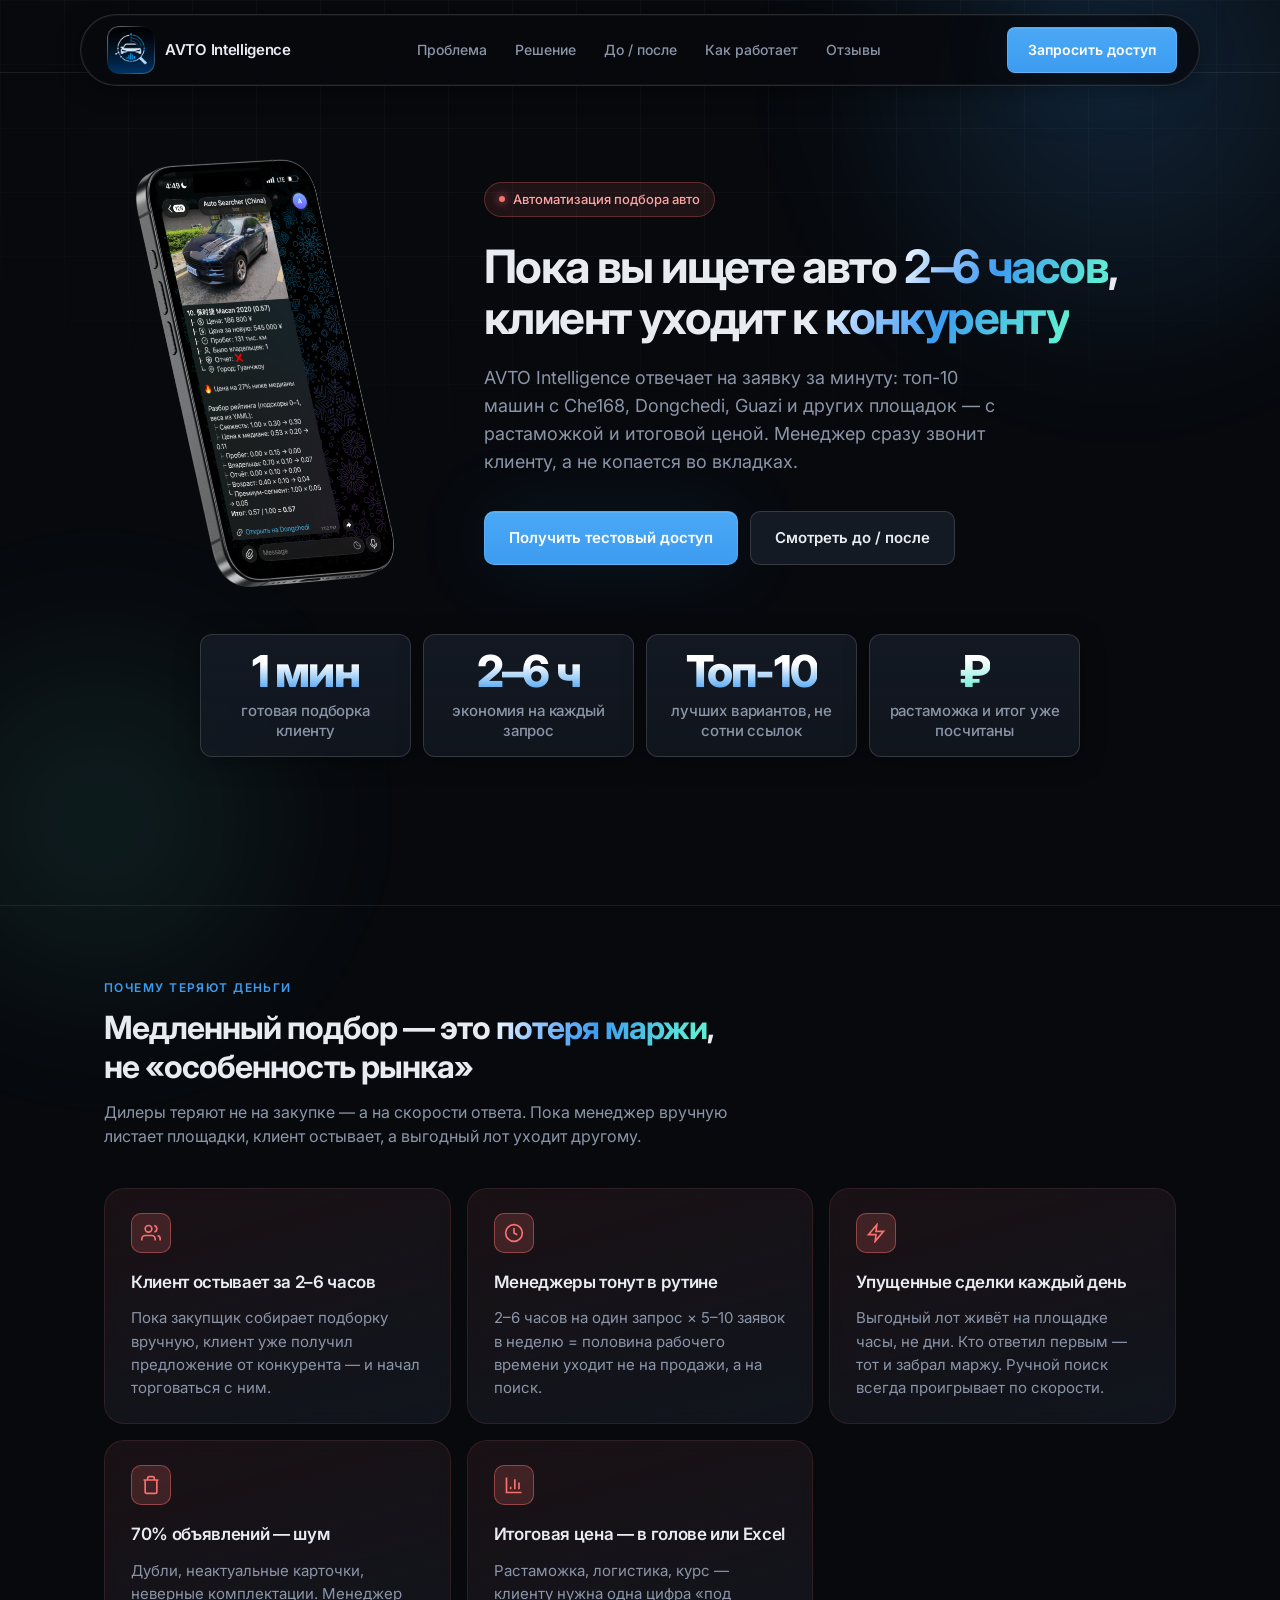
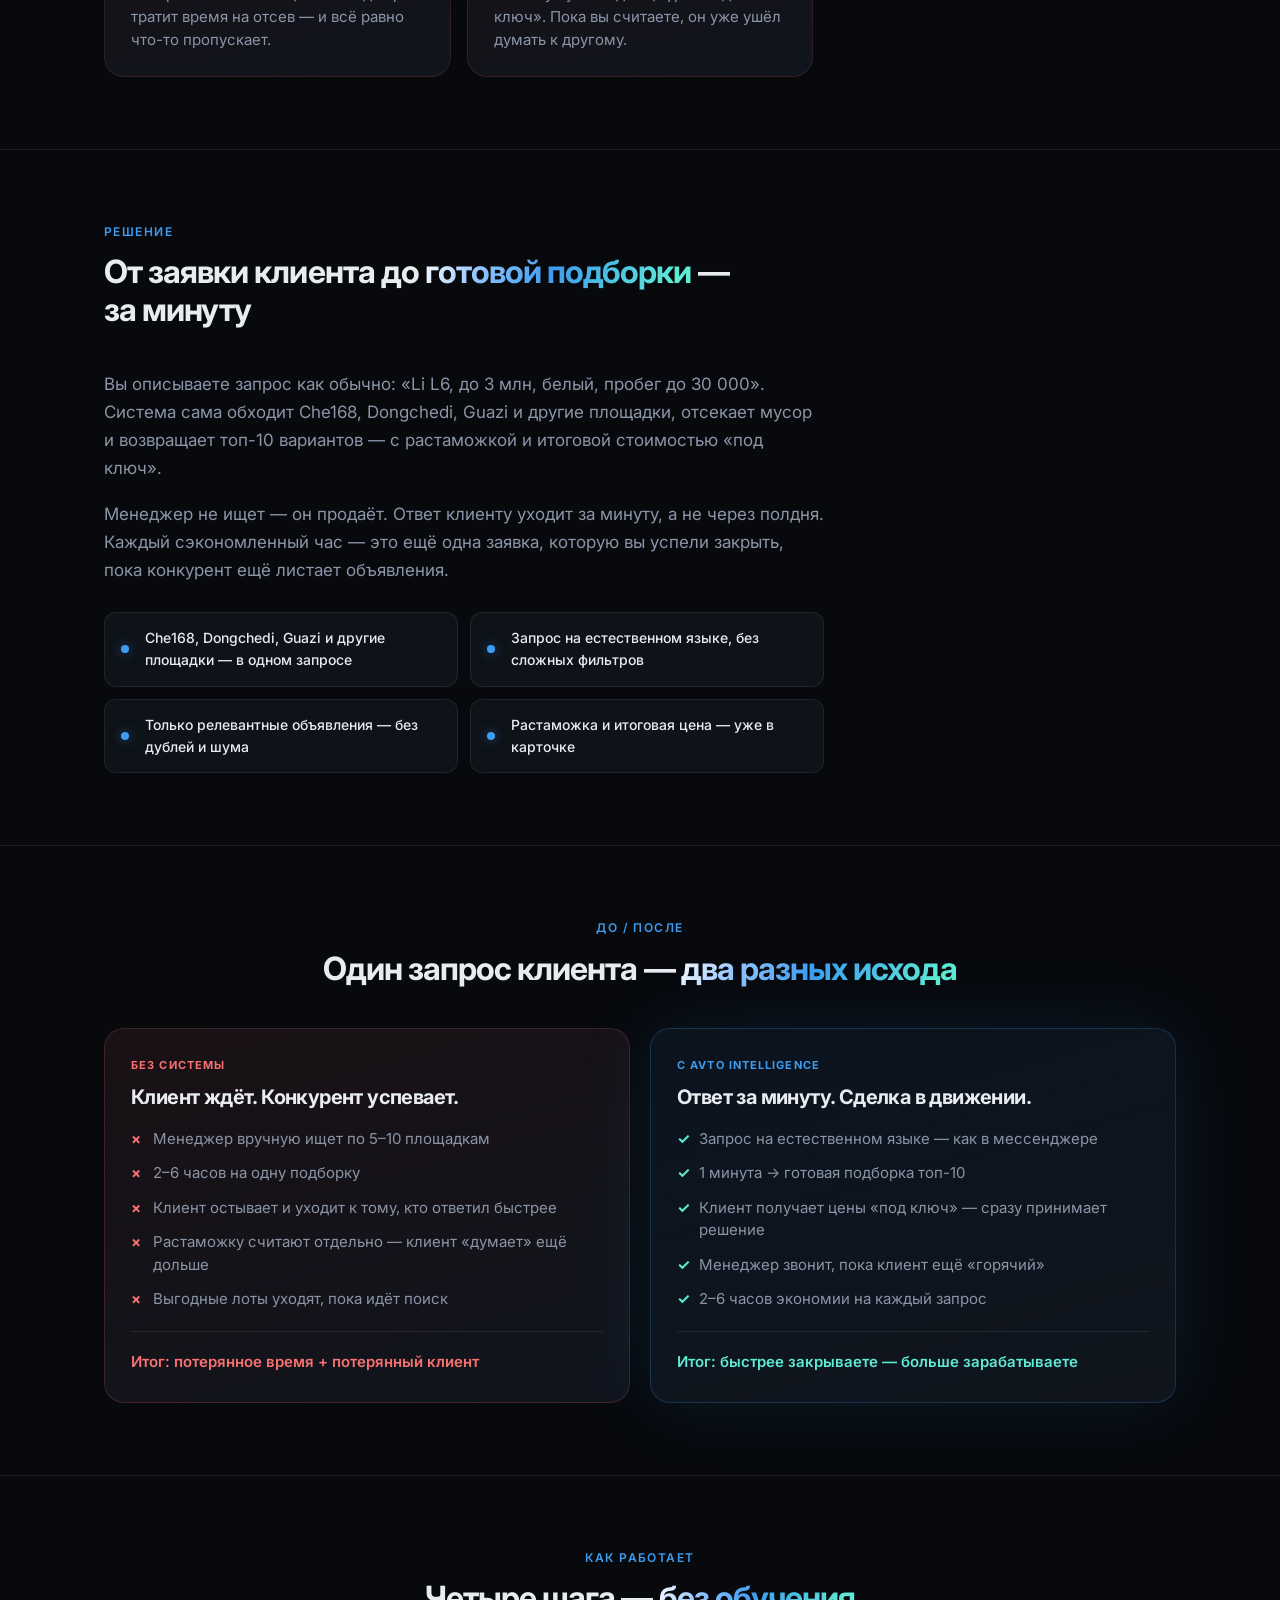
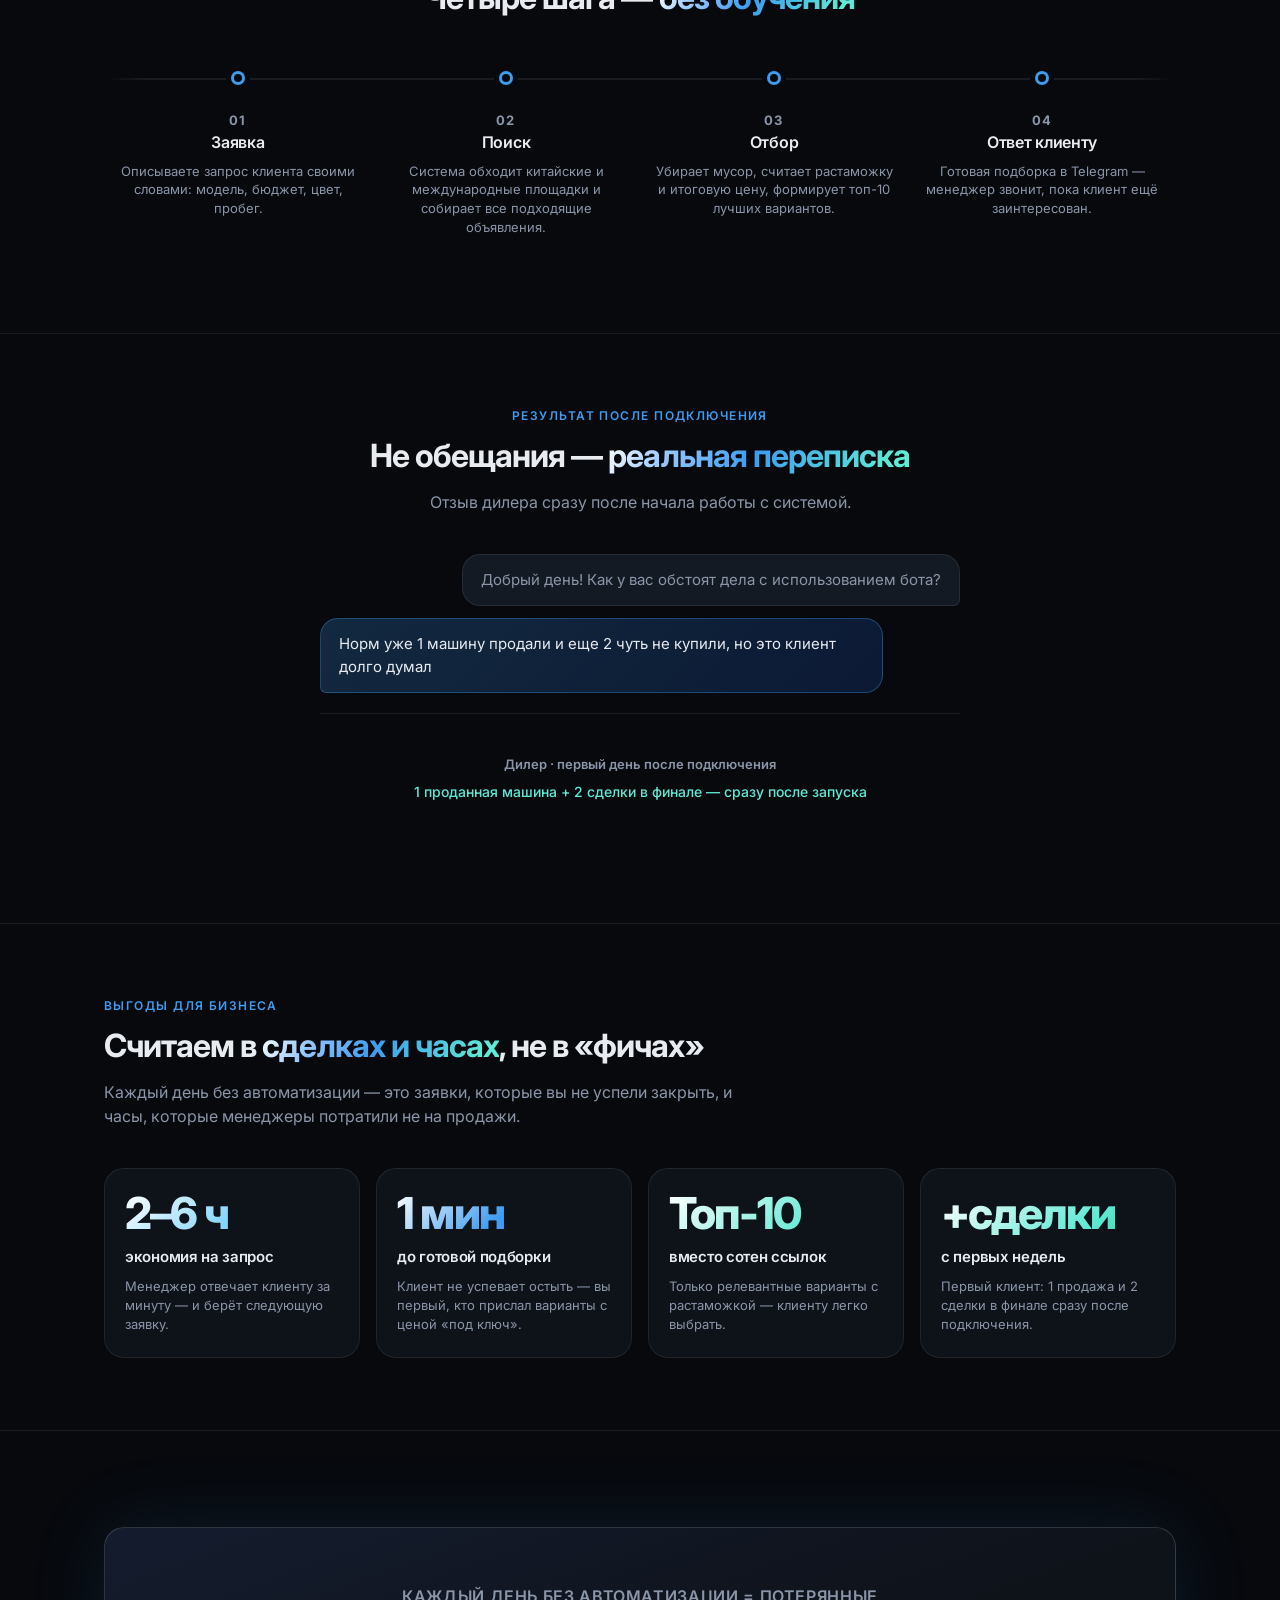
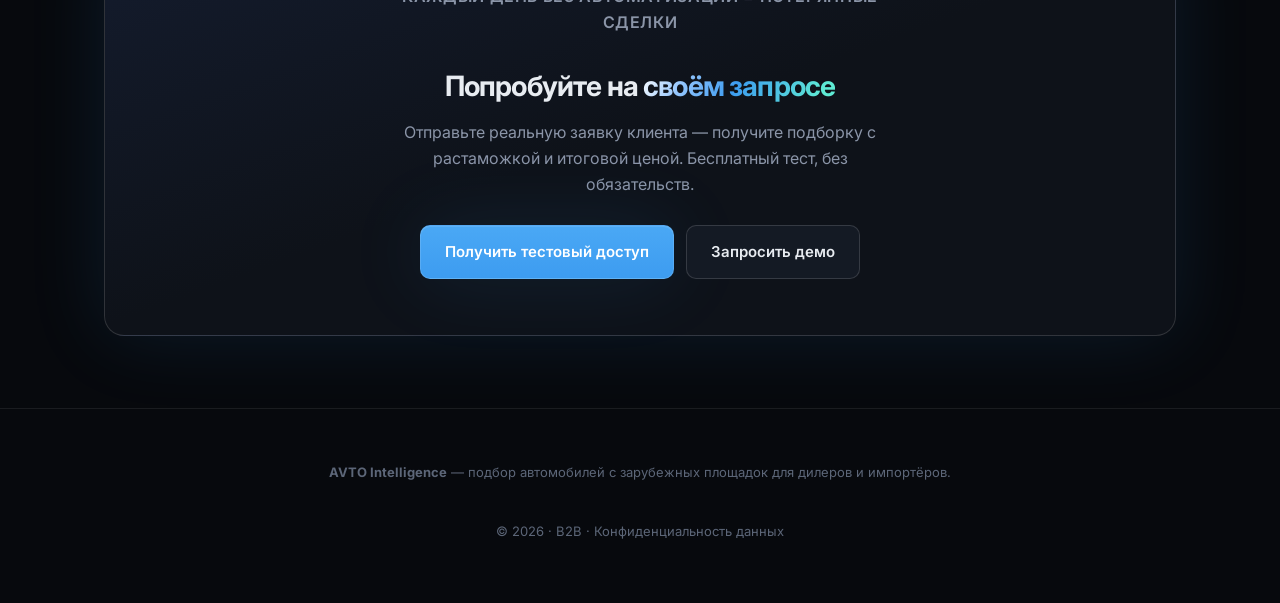
==== commit d9888ad8: "fix" ====
--- a/index.html
+++ b/index.html
@@ -117,7 +117,7 @@
             <div class="hero-text">
               <div class="pill pill-urgency">
                 <span class="pill-dot" aria-hidden="true"></span>
-                Каждый день без автоматизации — потерянные сделки
+                Автоматизация подбора авто
               </div>
               <h1>
                 Пока вы ищете авто <span class="title-grad">2–6 часов</span>, клиент уходит к
